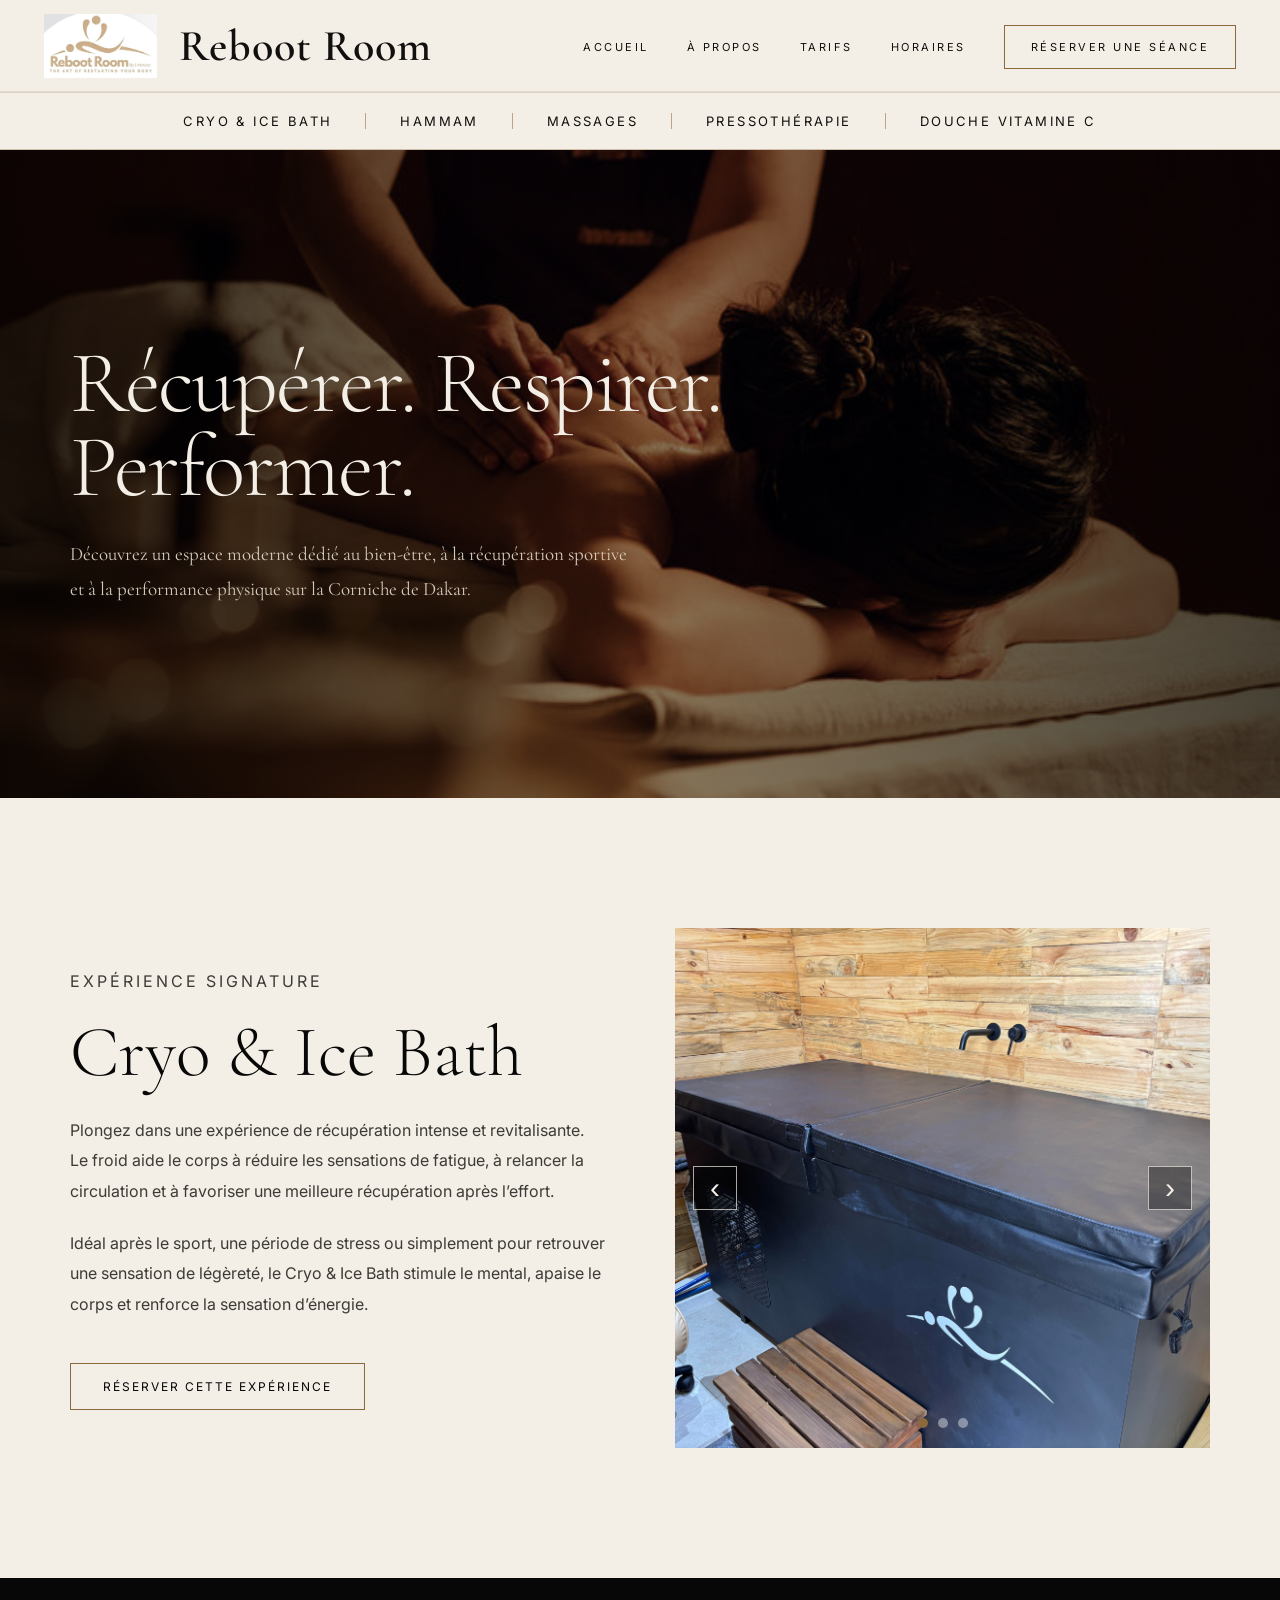
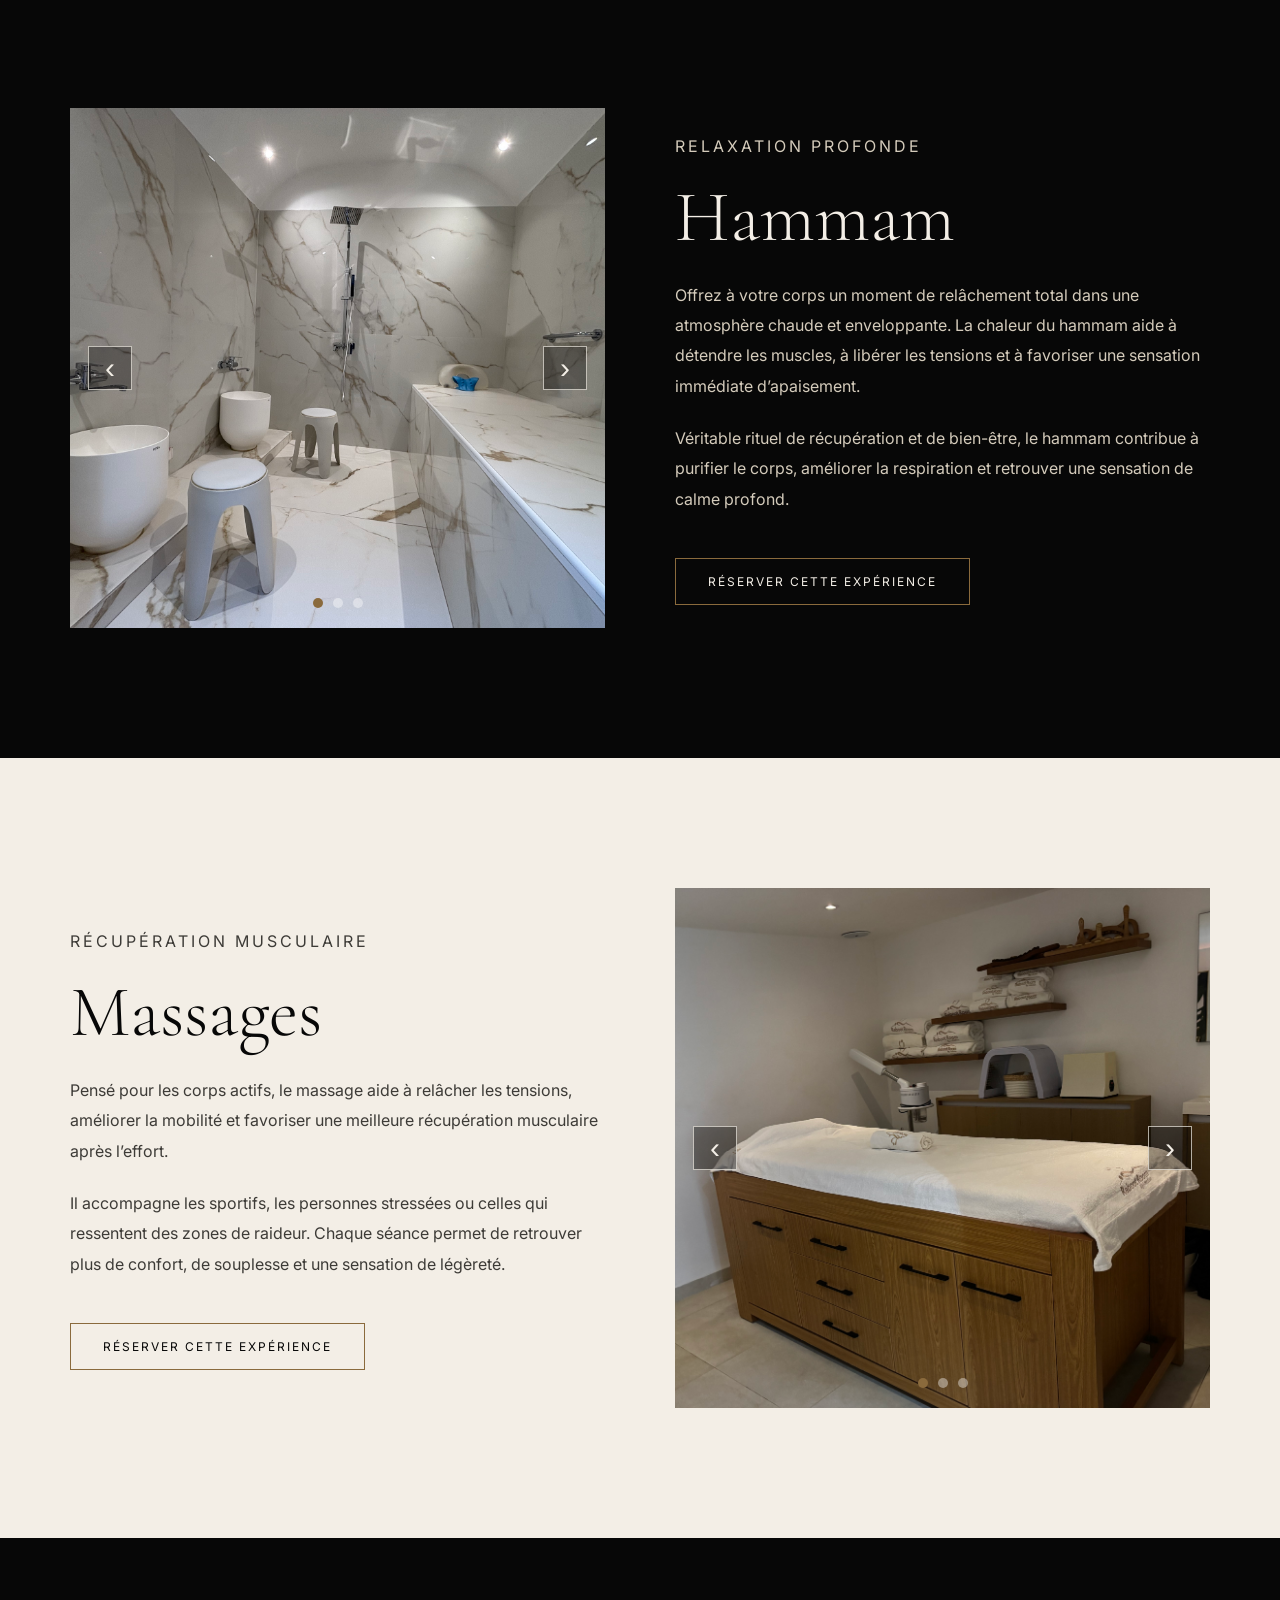
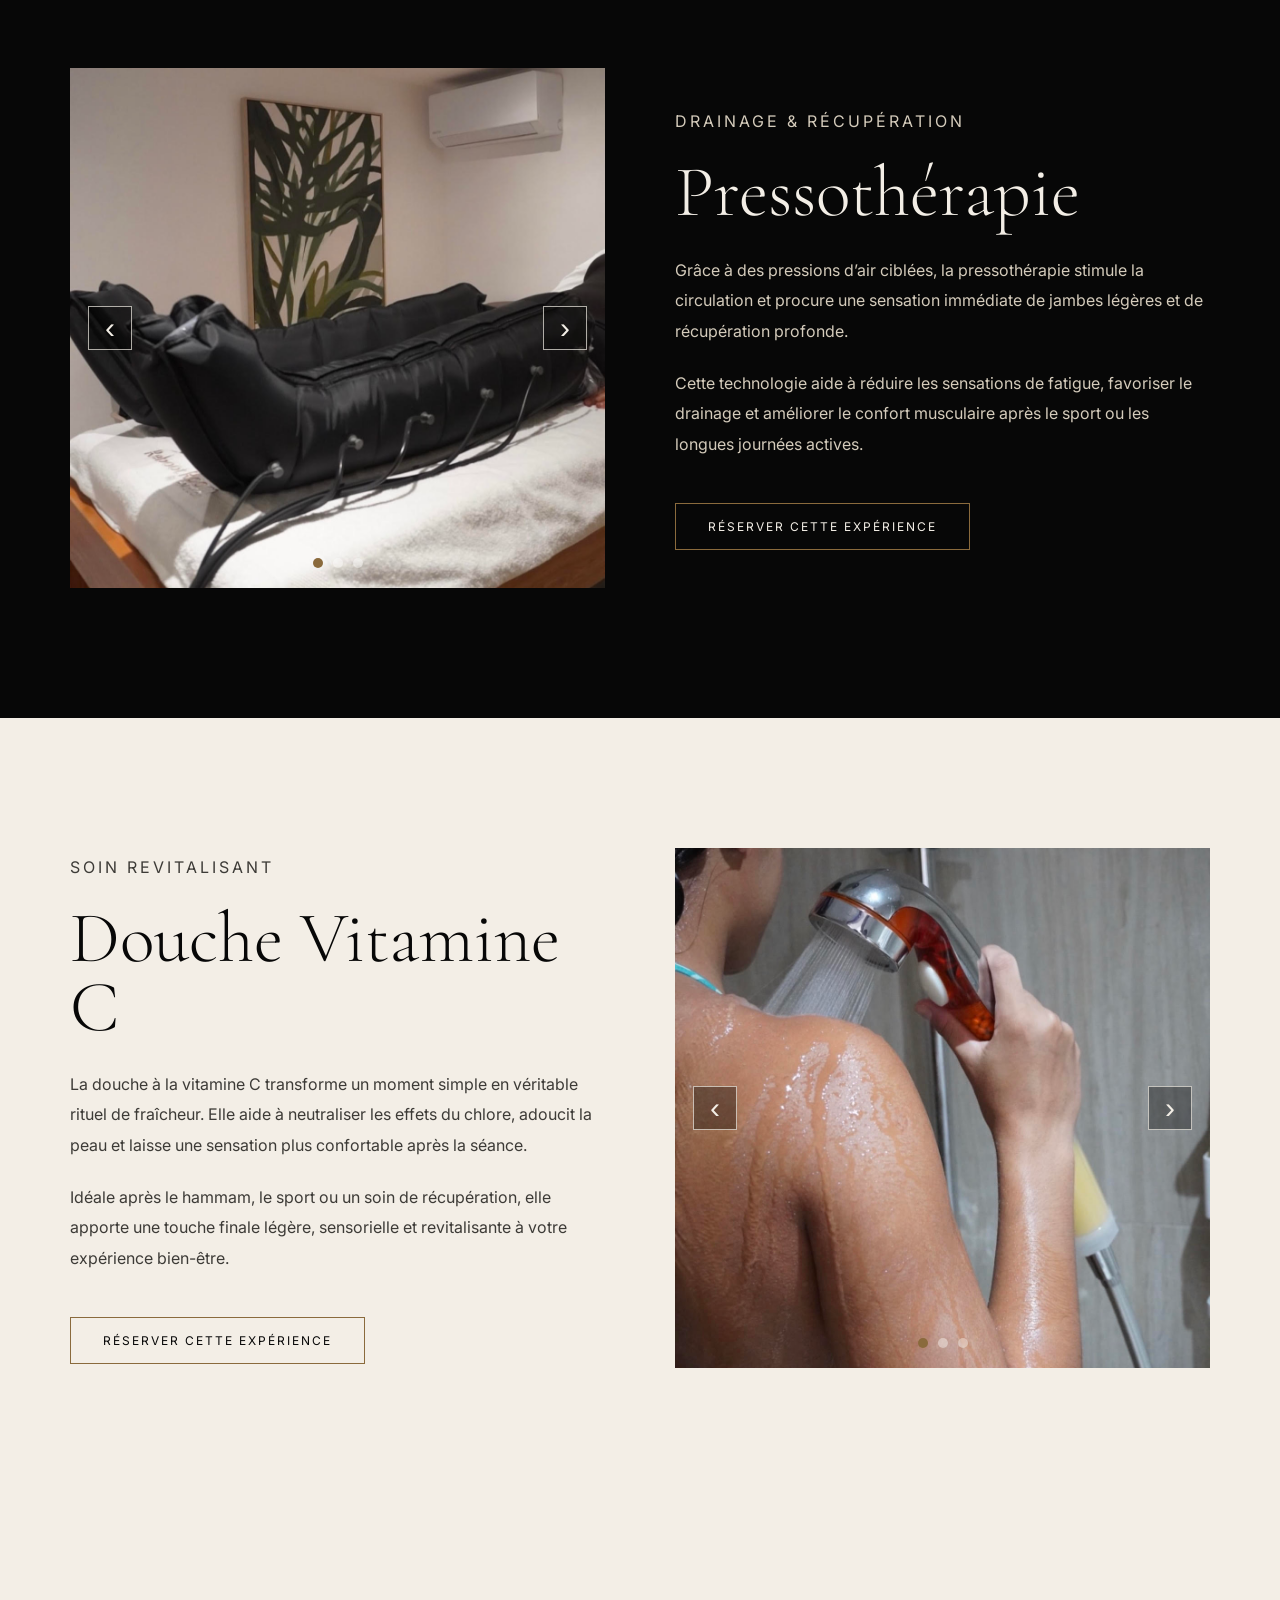
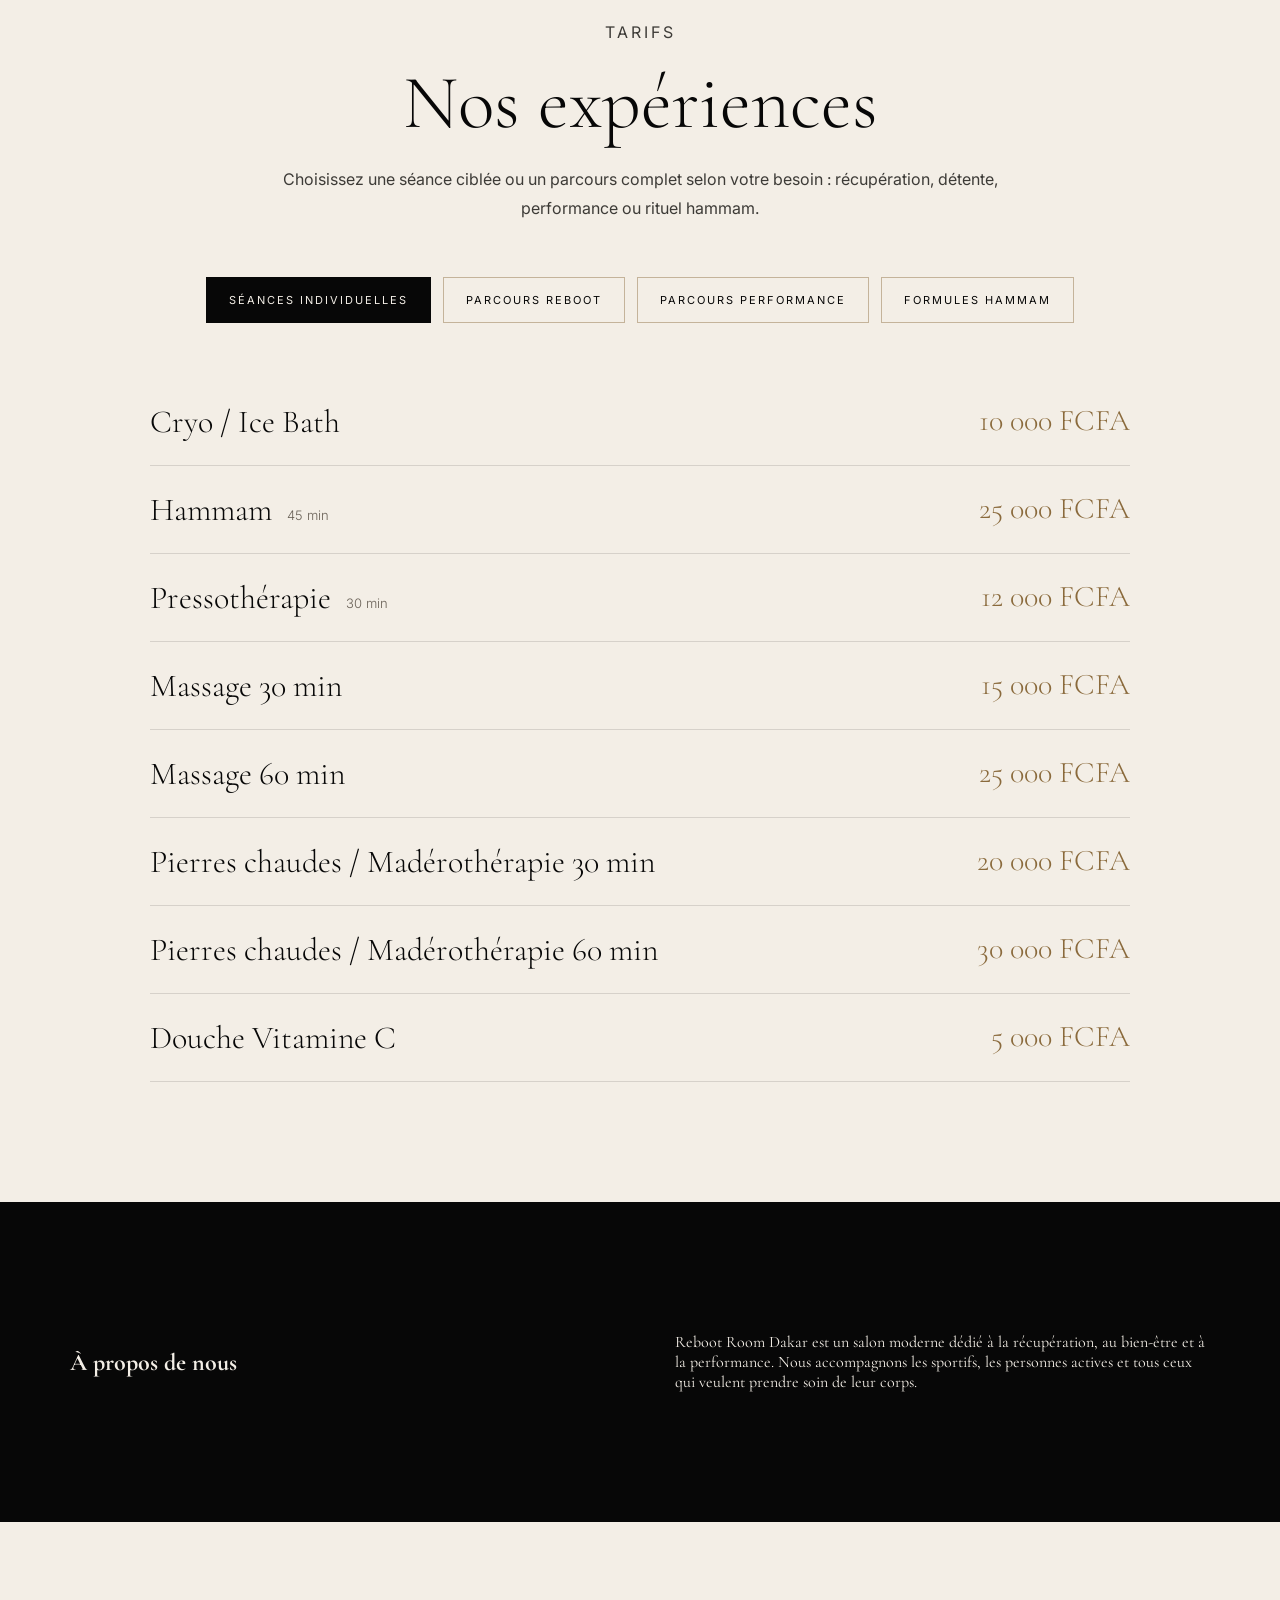
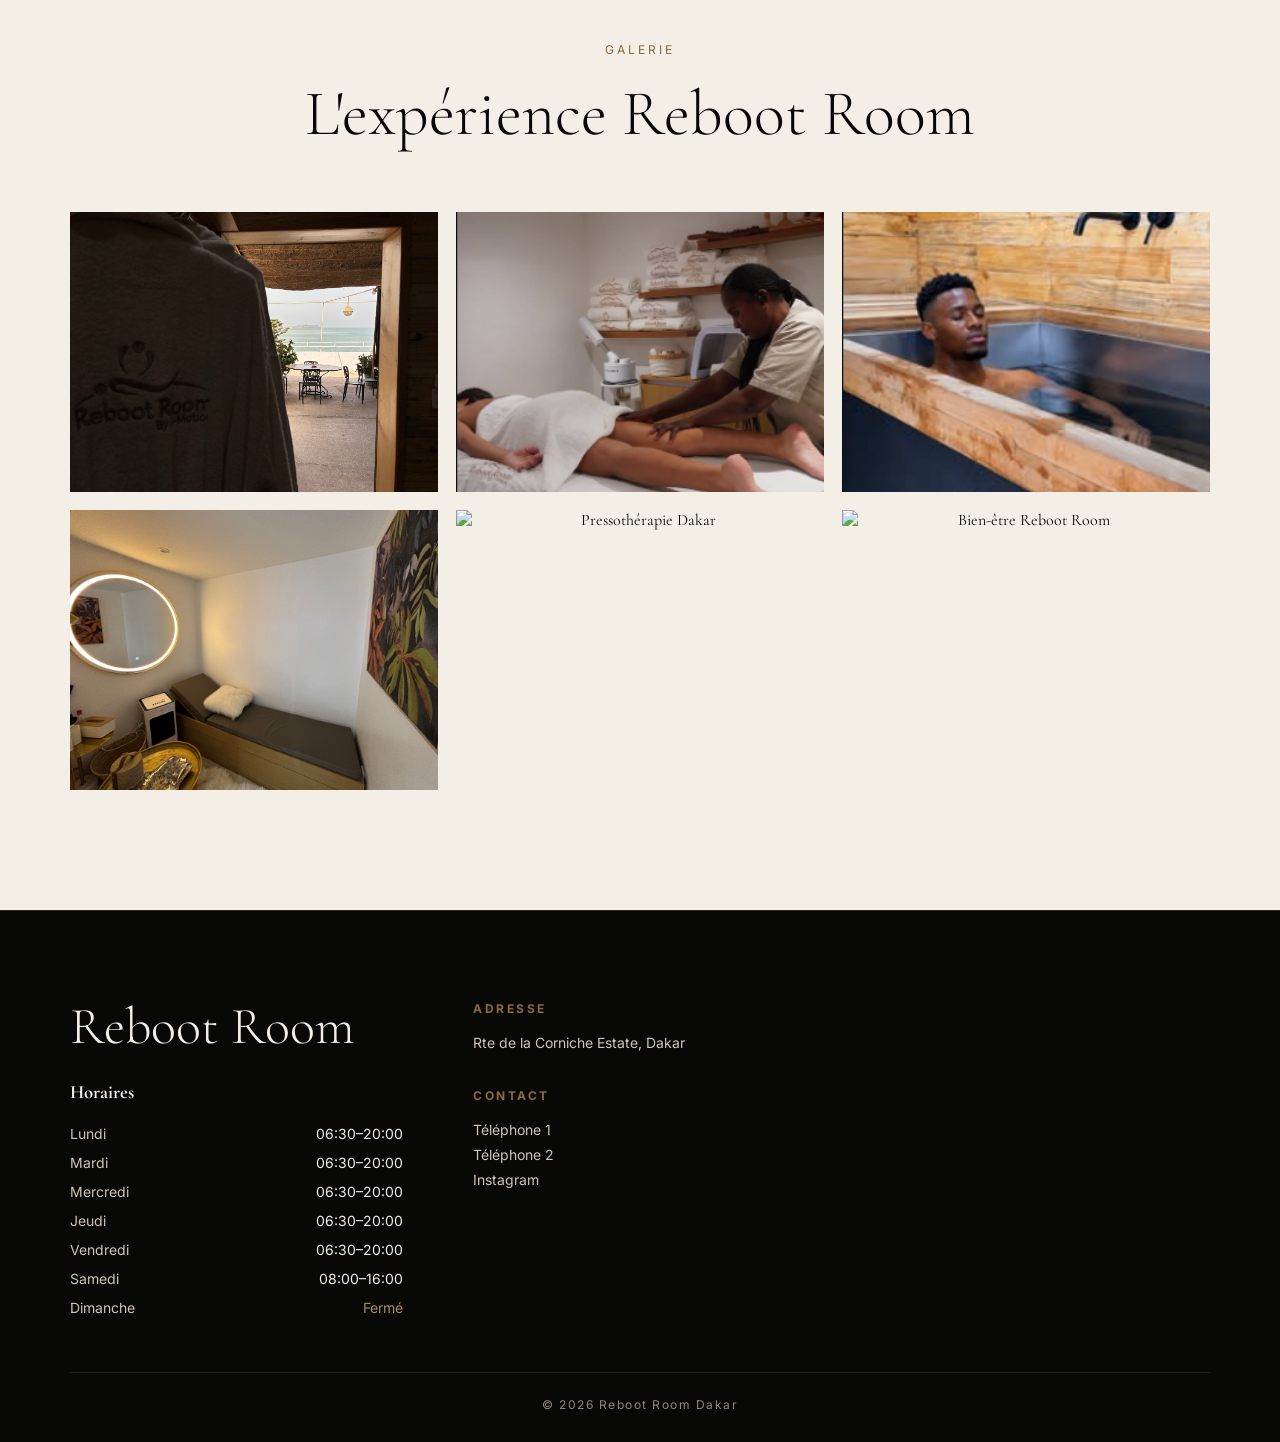
==== index.html @ 6fe27f13 "burger2" ====
<!DOCTYPE html>  <!--page html moderne-->
<html lang="fr">

<head>  <!-- partie invisible -->
    <meta charset="UTF-8">  <!-- affiche bien les caracteres speciaux -->
    <meta name="viewport" content="width=device-width, initial-scale=1.0"> <!-- adapte page aux tels -->
    <title> Reboot Room Dakar</title>  <!-- titre de la page -->
    <link rel="preconnect" href="https://fonts.googleapis.com">
    <link rel="preconnect" href="https://fonts.gstatic.com" crossorigin>
    <link href="https://fonts.googleapis.com/css2?family=Cormorant+Garamond:wght@300;400;500;600&family=Inter:wght@300;400;500;600&display=swap" rel="stylesheet">
    <link rel="stylesheet" href="css/style.css">   <!-- lien vers fichier css -->
                                                   <!-- relation : stylesheet = feuille css -->
                                                   <!-- chemin : href -->
</head>


<body id="top">  <!-- partie visible -->
    <header>  
        <a href="#top" class="brand">
            <img src="assets/images/logo.png" alt="Logo Reboot Room Dakar">
            <span>Reboot Room</span>
        </a>
        <button class="menu-toggle" id="menuToggle">
            <span></span>
            <span></span>
            <span></span>
        </button>

  <nav> 
        <ul>
            <li class="mobile-only mobile-menu-title">Services</li>

            <li class="mobile-only"><a href="#cryo">Cryo & Ice Bath</a></li>
            <li class="mobile-only"><a href="#hammam">Hammam</a></li>
            <li class="mobile-only"><a href="#massages">Massages</a></li>
            <li class="mobile-only"><a href="#pressotherapie">Pressothérapie</a></li>
            <li class="mobile-only"><a href="#vitamine-c">Douche Vitamine C</a></li>

            <li class="mobile-only mobile-menu-separator"></li>

            <li><a href="#top">Accueil</a></li>
            <li><a href="#about">À propos</a></li>
            <li><a href="#tarifs">Tarifs</a></li>
            <li><a href="#footer">Horaires</a></li>
            <li><a href="reservation.html" class="reservation-btn">Réserver une séance</a></li>
        </ul>
    </nav>
    </header>

    <section class="services-strip">
    <a href="#cryo">Cryo & Ice Bath</a>
    <a href="#hammam">Hammam</a>
    <a href="#massages">Massages</a>
    <a href="#pressotherapie">Pressothérapie</a>
    <a href="#vitamine-c">Douche Vitamine C</a>
    </section>

    <main>  <!-- contenu principal -->
        <section class="hero">  <!-- section hero -->
            <h2>Récupérer. Respirer. Performer. </h2>  <!-- sous-titre -->
            <p> Découvrez un espace moderne dédié au bien-être, à la récupération sportive et à la performance physique sur la Corniche de Dakar. </p>  <!-- description -->
        </section>


 <!----------------------------------------------- cryo----------------------------------------------->
        <section id="cryo" class="service-section light-section">
            <div class="service-content">
                <p class="service-label">Expérience signature</p>

                <h2>Cryo & Ice Bath</h2>

                <p>
                    Plongez dans une expérience de récupération intense et revitalisante.
                    Le froid aide le corps à réduire les sensations de fatigue, à relancer la circulation
                    et à favoriser une meilleure récupération après l’effort.
                </p>

                <p>
                    Idéal après le sport, une période de stress ou simplement pour retrouver une sensation
                    de légèreté, le Cryo & Ice Bath stimule le mental, apaise le corps et renforce la sensation
                    d’énergie.
                </p>

                <a href="reservation.html" class="service-btn">Réserver cette expérience</a>
            </div>

                <div class="service-carousel">
            <img src="assets/images/cryo-1.jpg" alt="Cryo Ice Bath Reboot Room Dakar" class="active">
            <img src="assets/images/cryo-2.jpg" alt="Bain froid Reboot Room Dakar">
            <img src="assets/images/cryo-3.jpg" alt="Récupération par le froid Dakar">

            <button class="carousel-btn prev">‹</button>
            <button class="carousel-btn next">›</button>

            <div class="carousel-dots">
                <span class="dot active"></span>
                <span class="dot"></span>
                <span class="dot"></span>
            </div>
        </div>
        </section>




 <!----------------------------------------------- hammam ----------------------------------------------->
          <section id="hammam" class="service-section dark-section">
           <div class="service-carousel">

                <img src="assets/images/hammam-1.jpg" alt="Hammam Reboot Room Dakar" class="active">
                <img src="assets/images/hammam-2.jpg" alt="Hammam vapeur Dakar">
                <img src="assets/images/hammam-3.jpg" alt="Espace hammam Reboot Room">

                <button class="carousel-btn prev">‹</button>
                <button class="carousel-btn next">›</button>

                <div class="carousel-dots">
                <span class="dot active"></span>
                <span class="dot"></span>
                <span class="dot"></span>
            </div>

            </div>

            <div class="service-content">
                <p class="service-label">Relaxation profonde</p>

                <h2>Hammam</h2>

                <p>
                    Offrez à votre corps un moment de relâchement total dans une atmosphère chaude et enveloppante.
                    La chaleur du hammam aide à détendre les muscles, à libérer les tensions et à favoriser une sensation immédiate d’apaisement.
                </p>

                <p>
                    Véritable rituel de récupération et de bien-être, le hammam contribue à purifier le corps,
                    améliorer la respiration et retrouver une sensation de calme profond.
                </p>

                <a href="reservation.html" class="service-btn">
                    Réserver cette expérience
                </a>
            </div>
            </section>




 <!---------------------------------------------- massages------------------------------------------------>

            <section id="massages" class="service-section light-section">
                <div class="service-content">
                    <p class="service-label">Récupération musculaire</p>

                    <h2>Massages </h2>

                    <p>
                        Pensé pour les corps actifs, le massage aide à relâcher les tensions,
                        améliorer la mobilité et favoriser une meilleure récupération musculaire après l’effort.
                    </p>

                    <p>
                        Il accompagne les sportifs, les personnes stressées ou celles qui ressentent des zones de raideur.
                        Chaque séance permet de retrouver plus de confort, de souplesse et une sensation de légèreté.
                    </p>

                    <a href="reservation.html" class="service-btn">
                        Réserver cette expérience
                    </a>
                </div>

                <div class="service-carousel">

                <img src="assets/images/massage-1.jpg" alt="Massage sportif Dakar" class="active">
                <img src="assets/images/massage-2.jpg" alt="Récupération musculaire">
                <img src="assets/images/massage-3.jpg" alt="Massage Reboot Room">

                <button class="carousel-btn prev">‹</button>
                <button class="carousel-btn next">›</button>

                <div class="carousel-dots">
                <span class="dot active"></span>
                <span class="dot"></span>
                <span class="dot"></span>
            </div>

            </div>
            </section>



<!---------------------------------------------- pressotherapie ------------------------------------------------------->

            <section id="pressotherapie" class="service-section dark-section">

               <div class="service-carousel">

                    <img src="assets/images/pressotherapie-1.jpg" alt="Pressothérapie Dakar" class="active">
                    <img src="assets/images/pressotherapie-2.jpg" alt="Drainage jambes">
                    <img src="assets/images/pressotherapie-3.jpg" alt="Récupération pressothérapie">

                    <button class="carousel-btn prev">‹</button>
                    <button class="carousel-btn next">›</button>

                    <div class="carousel-dots">
                <span class="dot active"></span>
                <span class="dot"></span>
                <span class="dot"></span>
            </div>

                </div>

                <div class="service-content">
                    <p class="service-label">Drainage & récupération</p>

                    <h2>Pressothérapie</h2>

                    <p>
                        Grâce à des pressions d’air ciblées, la pressothérapie stimule la circulation
                        et procure une sensation immédiate de jambes légères et de récupération profonde.
                    </p>

                    <p>
                        Cette technologie aide à réduire les sensations de fatigue, favoriser le drainage
                        et améliorer le confort musculaire après le sport ou les longues journées actives.
                    </p>

                    <a href="reservation.html" class="service-btn">
                        Réserver cette expérience
                    </a>
                </div>

            </section>



<!---------------------------------------------- vitamine-c ------------------------------------------------------->

            <section id="vitamine-c" class="service-section light-section">
                <div class="service-content">
                    <p class="service-label">Soin revitalisant</p>

                    <h2>Douche Vitamine C</h2>

                    <p>
                        La douche à la vitamine C transforme un moment simple en véritable rituel de fraîcheur.
                        Elle aide à neutraliser les effets du chlore, adoucit la peau et laisse une sensation
                        plus confortable après la séance.
                    </p>

                    <p>
                        Idéale après le hammam, le sport ou un soin de récupération, elle apporte une touche
                        finale légère, sensorielle et revitalisante à votre expérience bien-être.
                    </p>

                    <a href="reservation.html" class="service-btn">
                        Réserver cette expérience
                    </a>
                </div>

                <div class="service-carousel">
                    <img src="assets/images/vitamine-c-1.jpg" alt="Douche à la vitamine C chez Reboot Room Dakar" class="active">
                    <img src="assets/images/vitamine-c-2.jpg" alt="Douche vitamine C Dakar">
                    <img src="assets/images/vitamine-c-3.jpg" alt="Soin douche vitamine C Reboot Room">

                        <button class="carousel-btn prev">‹</button>
                        <button class="carousel-btn next">›</button>

                        <div class="carousel-dots">
                <span class="dot active"></span>
                <span class="dot"></span>
                <span class="dot"></span>
            </div>
                </div>
            </section>


<!---------------------------------------------- tarifs ------------------------------------------------------->

<section id="tarifs" class="pricing-section">

    <div class="pricing-header">
        <p class="service-label">Tarifs</p>
        <h2>Nos expériences</h2>
        <p>
            Choisissez une séance ciblée ou un parcours complet selon votre besoin :
            récupération, détente, performance ou rituel hammam.
        </p>
    </div>

    <div class="pricing-tabs">
        <button class="pricing-tab active" data-target="individuelles">Séances individuelles</button>
        <button class="pricing-tab" data-target="reboot">Parcours Reboot</button>
        <button class="pricing-tab" data-target="performance">Parcours Performance</button>
        <button class="pricing-tab" data-target="tarifs-hammam">Formules Hammam</button>
    </div>

    <div class="pricing-content active" id="individuelles">
        <div class="price-list">
            <div class="price-row"><span>Cryo / Ice Bath</span><strong>10 000 FCFA</strong></div>
            <div class="price-row"><span>Hammam <small>45 min</small></span><strong>25 000 FCFA</strong></div>
            <div class="price-row"><span>Pressothérapie <small>30 min</small></span><strong>12 000 FCFA</strong></div>
            <div class="price-row"><span>Massage 30 min</span><strong>15 000 FCFA</strong></div>
            <div class="price-row"><span>Massage 60 min</span><strong>25 000 FCFA</strong></div>
            <div class="price-row"><span>Pierres chaudes / Madérothérapie 30 min</span><strong>20 000 FCFA</strong></div>
            <div class="price-row"><span>Pierres chaudes / Madérothérapie 60 min</span><strong>30 000 FCFA</strong></div>
            <div class="price-row"><span>Douche Vitamine C</span><strong>5 000 FCFA</strong></div>
        </div>
    </div>

    <div class="pricing-content" id="reboot">
        <div class="pricing-cards">
            <div class="pricing-card">
                <h3>Recovery</h3>
                <p>Cryo / Ice Bath · Pressothérapie · Douche Vitamine C</p>
                <strong>24 000 FCFA</strong>
            </div>

            <div class="pricing-card">
                <h3>Therapy</h3>
                <p>Hammam · Cryo / Ice Bath · Douche Vitamine C</p>
                <strong>36 000 FCFA</strong>
            </div>

            <div class="pricing-card">
                <h3>Régénération</h3>
                <p>Hammam · Massage sportif 30 min · Douche Vitamine C</p>
                <strong>40 000 FCFA</strong>
            </div>

            <div class="pricing-card">
                <h3>Détente</h3>
                <p>Hammam · Massage relaxant 60 min</p>
                <strong>45 000 FCFA</strong>
            </div>
        </div>
    </div>

    <div class="pricing-content" id="performance">
        <div class="pricing-cards">
            <div class="pricing-card">
                <h3>Performance</h3>
                <p>Cryo / Ice Bath · Massage sportif 30 min · Pressothérapie · Douche Vitamine C</p>
                <strong>38 000 FCFA</strong>
            </div>

            <div class="pricing-card">
                <h3>Intense</h3>
                <p>Hammam · Cryo / Ice Bath · Pressothérapie · Douche Vitamine C</p>
                <strong>45 000 FCFA</strong>
            </div>

            <div class="pricing-card featured">
                <span>Signature</span>
                <h3>Reboot Expérience</h3>
                <p>Hammam · Cryo / Ice Bath · Massage sportif 60 min · Pressothérapie · Douche Vitamine C</p>
                <strong>65 000 FCFA</strong>
            </div>
        </div>
    </div>

    <div class="pricing-content" id="tarifs-hammam">
    <div class="pricing-cards">
        <div class="pricing-card">
            <h3>L’Essentiel</h3>
            <p>Gommage · Lavage cheveux · Savonnage</p>
            <strong>25 000 FCFA</strong>
        </div>

        <div class="pricing-card">
            <h3>Traditionnel</h3>
            <p>Gommage · Lavage cheveux · Savonnage · Rhassoul · Huile d’argan</p>
            <strong>35 000 FCFA</strong>
        </div>

        <div class="pricing-card">
            <h3>Sculptant</h3>
            <p>Gommage · Lavage cheveux · Savonnage · Rhassoul · Algues marines</p>
            <strong>35 000 FCFA</strong>
        </div>

        <div class="pricing-card">
            <h3>Therapy</h3>
            <p>Gommage · Lavage cheveux · Savonnage · Cryo / Ice Bath · Douche Vitamine C</p>
            <strong>36 000 FCFA</strong>
        </div>

        <div class="pricing-card">
            <h3>Régénérant</h3>
            <p>Gommage · Lavage cheveux · Savonnage · Massage sportif 30 min · Douche Vitamine C</p>
            <strong>40 000 FCFA</strong>
        </div>

        <div class="pricing-card">
            <h3>Détente</h3>
            <p>Gommage · Lavage cheveux · Savonnage · Massage relaxant 60 min</p>
            <strong>45 000 FCFA</strong>
        </div>

        <div class="pricing-card">
            <h3>Intense</h3>
            <p>Gommage · Lavage cheveux · Savonnage · Cryo / Ice Bath · Pressothérapie · Douche Vitamine C</p>
            <strong>45 000 FCFA</strong>
        </div>

        <div class="pricing-card">
            <h3>L’Ancestral</h3>
            <p>Gommage · Lavage cheveux · Savonnage · Enveloppement au choix · Massage relaxant 60 min · Douche Vitamine C</p>
            <strong>55 000 FCFA</strong>
        </div>

        <div class="pricing-card">
            <h3>Reboot Expérience</h3>
            <p>Gommage · Lavage cheveux · Savonnage · Cryo / Ice Bath · Massage 60 min · Pressothérapie · Douche Vitamine C</p>
            <strong>65 000 FCFA</strong>
        </div>

        <div class="pricing-card">
            <h3>Royal</h3>
            <p>Gommage · Lavage cheveux · Savonnage · Enveloppement · Massage 60 min · Soin éclat visage · Luminothérapie visage · Pressothérapie · Douche Vitamine C</p>
            <strong>100 000 FCFA</strong>
        </div>
    </div>

    <div class="hammam-supplements">
        <h3>Suppléments Hammam</h3>

        <div class="price-list">
            <div class="price-row">
                <span>Gant Kessa</span>
                <strong>3 000 FCFA</strong>
            </div>

            <div class="price-row">
                <span>Gant Kessa + Pierre Ponce</span>
                <strong>4 000 FCFA</strong>
            </div>

            <div class="price-row">
                <span>Gant Kessa + Pierre Ponce + Brosse</span>
                <strong>5 000 FCFA</strong>
            </div>
        </div>
    </div>
</div>

</section>



<!---------------------------------------------- à propos ------------------------------------------------------->


        <section id="about"  class="service-section dark-section">  
            <h1> À propos de nous </h1>
            <p>   Reboot Room Dakar est un salon moderne dédié à la récupération, au bien-être et à la performance. 
                  Nous accompagnons les sportifs, les personnes actives et tous ceux qui veulent prendre soin de leur corps. </p>
        </section>
    </main>

<!---------------------------------------------- gallerie photo ------------------------------------------------------->

       <section class="gallery-section">

            <p class="service-label">Galerie</p>

            <h2>L'expérience Reboot Room</h2>

            <div class="gallery-grid">

                <img src="assets/images/gallery-1.jpg" alt="Reboot Room Dakar">
                <img src="assets/images/gallery-2.jpg" alt="Cryothérapie Dakar">
                <img src="assets/images/gallery-3.jpg" alt="Hammam Dakar">

                <img src="assets/images/gallery-4.jpg" alt="Massage sportif Dakar">
                <img src="assets/images/gallery-5.jpg" alt="Pressothérapie Dakar">
                <img src="assets/images/gallery-6.jpg" alt="Bien-être Reboot Room">

            </div>

        </section>
<!---------------------------------------------- footer ------------------------------------------------------->

    <footer id="footer" class="footer">
        <div class="footer-content">

            <div class="footer-brand">
                <h2>Reboot Room </h2>
                <h3>Horaires</h3>

                <div class="opening-hours">
                    <div><span>Lundi</span><span>06:30–20:00</span></div>
                    <div><span>Mardi</span><span>06:30–20:00</span></div>
                    <div><span>Mercredi</span><span>06:30–20:00</span></div>
                    <div><span>Jeudi</span><span>06:30–20:00</span></div>
                    <div><span>Vendredi</span><span>06:30–20:00</span></div>
                    <div><span>Samedi</span><span>08:00–16:00</span></div>
                    <div><span>Dimanche</span><span>Fermé</span></div>
                </div>
            </div>

            <div class="footer-info">
                <h3>Adresse</h3>
                <p>Rte de la Corniche Estate, Dakar</p>

                <h3>Contact</h3>
                <a href="https://wa.me/221776722346" target="_blank">Téléphone 1</a>
                <a href="https://wa.me/221781111427" target="_blank">Téléphone 2</a>
                <a href="https://www.instagram.com/imotion_rebootroom_sn?igsh=MXJmMGFrMjJyZnFjdQ==" target="_blank">Instagram</a>
            </div>

        <div class="footer-map">
            <iframe
                src="https://www.google.com/maps/embed?pb=!1m18!1m12!1m3!1d3859.827011221109!2d-17.4316842!3d14.6657566!2m3!1f0!2f0!3f0!3m2!1i1024!2i768!4f13.1!3m3!1m2!1s0xec17310516300cf%3A0xb85f808a4a73a504!2sI-Motion%20Club%20S%C3%A9n%C3%A9gal!5e0!3m2!1sfr!2ssn!4v1779897557205!5m2!1sfr!2ssn"
                loading="lazy"
                referrerpolicy="no-referrer-when-downgrade">
            </iframe>
        </div>

        </div>

        <div class="footer-bottom">
            <p>© 2026 Reboot Room Dakar</p>
        </div>
    </footer>
<script src="js/script.js"></script>
</body>
</html>
---- css/style.css ----
html {
    scroll-behavior: smooth;
}

/* VARIABLES DE COULEURS */
:root {
    --black: #070707;
    --dark: #11100e;
    --cream: #f3eee6;
    --beige: #cbb99c;
    --gold: #8a6a3c;
    --text-muted: #d4cbbb;
}

/* enlève marge par defaut navigateur, * pour cibler tous les elements */
* {
    margin: 0;
    padding: 0;
    box-sizing: border-box;
}

/* tte la page */
body {
    background-color: var(--black);
    color: var(--cream);
    font-family: 'Cormorant Garamond', serif;
}

/* -------------------------------------------------HAUT DU SITE ------------------------------------------------- */
header {
    height: 92px;
    padding: 0 44px;

    display: flex;
    justify-content: space-between;
    align-items: center;

    background-color: var(--cream);

    border-bottom: 1px solid rgba(0, 0, 0, 0.08);

    position: sticky;
    top: 0;
    z-index: 1000;
}

/* LOGO + TEXTE */
.brand {
    display: flex;
    align-items: center;
    gap: 22px;

    text-decoration: none;
}

.brand img {
    height: 64px;
    width: auto;
    display: block;
}

.brand span {
    font-family: 'Cormorant Garamond', serif;
    font-size: 42px;
    font-weight: 400;
    letter-spacing: 2px;

    color: #11100e;
    /* color: #c8ad8b; */

    transition: 0.3s ease;
}

.brand span {
    font-family: 'Cormorant Garamond', serif;
    font-size: 44px;
    font-weight: 600;
    letter-spacing: 1px;
    color: #11100e;
}

.brand:hover span {
    color: #11100e;
}

/*------------------------------------------------- MENU------------------------------------------------- */
nav ul {
    display: flex;
    align-items: center;
    gap: 38px;

    list-style: none;
}

/* LIENS MENU */
nav a {
    color: #11100e;

    text-decoration: none;

    font-family: 'Inter', sans-serif;
    font-size: 11px;
    letter-spacing: 2.5px;
    text-transform: uppercase;

    transition: 0.3s ease;
}

nav a:hover {
    color: var(--gold);
}

/* BOUTON RESERVATION */
nav .reservation-btn {
    padding: 14px 26px;

    border: 1px solid var(--gold);

    transition: 0.35s ease;
}

nav .reservation-btn:hover {
    background-color: var(--gold);
    color: var(--cream);
}

/* -------------------------------------------------BANDEAU SERVICES ------------------------------------------------- */
.services-strip {
    min-height: 58px;

    display: flex;
    justify-content: center;
    align-items: center;
    gap: 0;

    background-color: #f3eee6;

    border-top: 1px solid rgba(138, 106, 60, 0.22);
    border-bottom: 1px solid rgba(138, 106, 60, 0.35);

    position: sticky;
    top: 92px;
    z-index: 999;
}

.services-strip a {
    position: relative;

    padding: 0 34px;

    color: var(--dark);
    text-decoration: none;

    font-family: 'Inter', sans-serif;
    font-size: 13px;
    letter-spacing: 2.4px;
    text-transform: uppercase;

    transition: 0.3s ease;
}

/* PETITES BARRES ENTRE SERVICES */
.services-strip a:not(:last-child)::after {
    content: "";
    position: absolute;
    right: 0;
    top: 50%;

    width: 1px;
    height: 16px;

    background-color: rgba(138, 106, 60, 0.55);
    transform: translateY(-50%);
}

.services-strip a:hover {
    color: var(--gold);
    transform: translateY(-2px);
}


/* -------------------------------------------------HERO -------------------------------------------------*/
.hero {
    position: relative;
    overflow: hidden;

    min-height: 72vh;
    padding: 0 70px;

    display: flex;
    flex-direction: column;
    justify-content: center;
}

.hero::before {
    content: "";
    position: absolute;
    inset: 0;

    background-image:
        linear-gradient(
            90deg,
            rgba(0, 0, 0, 0.82),
            rgba(0, 0, 0, 0.45),
            rgba(0, 0, 0, 0.72)
        ),
        url("../assets/images/hero.jpg");

    background-size: cover;
    background-position: center;

    animation: kenburns 18s ease-in-out infinite alternate;
    z-index: 0;
}

.hero h2,
.hero p {
    position: relative;
    z-index: 1;
}

@keyframes kenburns {
    from {
        transform: scale(1);
    }

    to {
        transform: scale(1.12);
    }
}

/*texte principal hero */
.hero h2 {
    max-width: 720px;

    font-size: 88px;
    font-weight: 300;
    line-height: 0.95;

    letter-spacing: -2px;
}   

/* TEXTE HERO */
.hero p {
    max-width: 560px;

    margin-top: 28px;

    font-size: 19px;
    line-height: 1.8;

    color: var(--text-muted);
}

/* BOUTON HERO */
.btn {
    width: fit-content;

    margin-top: 40px;

    padding: 16px 36px;

    border: 1px solid var(--gold);

    color: var(--cream);

    text-decoration: none;

    text-transform: uppercase;
    letter-spacing: 2px;

    font-family: Arial, sans-serif;
    font-size: 12px;

    background-color: rgba(0, 0, 0, 0.15);

    transition: 0.35s ease;
}

.btn:hover {
    background-color: var(--gold);
    color: var(--cream);
}

/* -------------------------------------------------SECTION ABOUT */
.about {
    padding: 130px 70px;

    background-color: var(--cream);

    color: #11100e;
}

.about h2 {
    font-size: 64px;
    font-weight: 400;

    margin-bottom: 34px;
}

.about p {
    max-width: 760px;

    font-size: 20px;
    line-height: 1.9;

    color: #2a2926;
}


.footer {
    background-color: #080807;
    color: var(--cream);
    padding: 90px 70px 30px;
    border-top: 1px solid rgba(138, 106, 60, 0.35);
}

.footer-content {
    display: grid;
    grid-template-columns: 1.2fr 1fr 1.4fr;
    gap: 70px;
    align-items: start;
}

.footer-brand h2 {
    font-size: 52px;
    font-weight: 300;
    line-height: 1;
    margin-bottom: 28px;
}

.footer-brand p,
.footer-info p,
.footer-info a {
    display: block;
    font-family: 'Inter', sans-serif;
    font-size: 14px;
    line-height: 1.8;
    color: #cfc6b8;
    text-decoration: none;
}

.footer-info h3 {
    margin: 0 0 14px;
    font-family: 'Inter', sans-serif;
    font-size: 12px;
    letter-spacing: 2.5px;
    text-transform: uppercase;
    color: var(--gold);
}

.footer-info h3:not(:first-child) {
    margin-top: 32px;
}

.footer-info a:hover {
    color: var(--gold);
}

.footer-map iframe {
    width: 100%;
    height: 260px;
    border: 0;
}

.footer-bottom {
    margin-top: 50px;
    padding-top: 24px;
    border-top: 1px solid rgba(255, 255, 255, 0.08);
    text-align: center;
}

.footer-bottom p {
    font-family: 'Inter', sans-serif;
    font-size: 12px;
    letter-spacing: 1.5px;
    color: #8f877a;
}


/* -------------------------------------------------SECTION SERVICE en 2 colonnes ------------------------------------------------- */
.service-section {
    display: grid;
    grid-template-columns: 1fr 1fr;
    gap: 70px;
    align-items: center;

    padding: 130px 70px;

    background-color: var(--black);
    color: var(--cream);
}

.service-label {
    margin-bottom: 18px;

    font-family: 'Inter', sans-serif;
    font-size: 12px;
    letter-spacing: 3px;
    text-transform: uppercase;

    color: var(--gold);
}

.service-content h2 {
    margin-bottom: 28px;

    font-size: 72px;
    font-weight: 300;
    line-height: 0.95;
}

.service-content p {
    max-width: 560px;
    margin-bottom: 22px;

    font-family: 'Inter', sans-serif;
    font-size: 16px;
    line-height: 1.9;

    color: var(--text-muted);
}

.service-btn {
    display: inline-block;

    margin-top: 22px;
    padding: 15px 32px;

    border: 1px solid var(--gold);

    color: var(--cream);
    text-decoration: none;

    font-family: 'Inter', sans-serif;
    font-size: 12px;
    letter-spacing: 2px;
    text-transform: uppercase;

    transition: 0.35s ease;
}

.service-btn:hover {
    background-color: var(--gold);
    color: var(--black);
}

.service-media img {
    width: 100%;
    height: 520px;

    object-fit: cover;
    display: block;
}


/* -------------------------------------------------SECTION CLAIRE ------------------------------------------------- */
.light-section {
    background-color: var(--cream);
    color: var(--black);
}

.light-section .service-content p {
    color: #3d3b37;
}

.light-section .service-btn {
    color: var(--black);
}

/* -------------------------------------------------SECTION SOMBRE ------------------------------------------------- */
.dark-section {
    background-color: var(--black);
    color: var(--cream);
}


/* -------------------------------------------------CARROUSEL SERVICE ------------------------------------------------- */
.service-carousel {
    position: relative;
    height: 520px;
    overflow: hidden;
}

.service-carousel img {
    position: absolute;
    inset: 0;

    width: 100%;
    height: 100%;

    object-fit: cover;

    opacity: 0;
    transform: scale(1.04);

    transition: opacity 0.8s ease, transform 1.2s ease;
}

.service-carousel img.active {
    opacity: 1;
    transform: scale(1);
}

.carousel-btn {
    position: absolute;
    top: 50%;
    transform: translateY(-50%);

    width: 44px;
    height: 44px;

    border: 1px solid rgba(243, 238, 230, 0.7);
    background-color: rgba(0, 0, 0, 0.35);

    color: var(--cream);
    font-size: 30px;
    cursor: pointer;

    transition: 0.3s ease;
}

.carousel-btn:hover {
    background-color: var(--gold);
    border-color: var(--gold);
}

.carousel-btn.prev {
    left: 18px;
}

.carousel-btn.next {
    right: 18px;
}

/* -------------------------------------------------CARROUSEL DOTS ------------------------------------------------- */
.carousel-dots {
    position: absolute;
    bottom: 20px;
    left: 50%;

    transform: translateX(-50%);

    display: flex;
    gap: 10px;
}

.dot {
    width: 10px;
    height: 10px;

    border-radius: 50%;

    background-color: rgba(255,255,255,0.4);

    transition: 0.3s ease;
}

.dot.active {
    background-color: var(--gold);
}


/* -------------------------------------------------GALERIE -------------------------------------------------*/

.gallery-section {
    padding: 120px 70px;

    background-color: var(--cream);

    color: var(--black);

    text-align: center;
}

.gallery-section h2 {
    font-size: 64px;
    font-weight: 300;

    margin-bottom: 60px;
}

.gallery-grid {
    display: grid;

    grid-template-columns: repeat(3, 1fr);

    gap: 18px;
}

.gallery-grid img {
    width: 100%;
    height: 280px;

    object-fit: cover;

    display: block;

    transition: 0.4s ease;

    cursor: pointer;
}

.gallery-grid img:hover {
    transform: scale(1.03);
}



/*------------------------------------------------- TARIFS------------------------------------------------- */
.pricing-section {
    padding: 120px 70px;
    background-color: var(--cream);
    color: var(--black);
}

.pricing-header {
    max-width: 760px;
    margin: 0 auto 55px;
    text-align: center;
}

.pricing-header h2 {
    font-size: 76px;
    font-weight: 300;
    line-height: 1;
    margin-bottom: 24px;
}

.pricing-header p {
    font-family: 'Inter', sans-serif;
    font-size: 16px;
    line-height: 1.8;
    color: #3d3b37;
}

.pricing-tabs {
    max-width: 1050px;
    margin: 0 auto 55px;

    display: flex;
    justify-content: center;
    flex-wrap: wrap;
    gap: 12px;
}

.pricing-tab {
    padding: 15px 22px;
    border: 1px solid rgba(138, 106, 60, 0.45);
    background: transparent;
    color: var(--black);

    font-family: 'Inter', sans-serif;
    font-size: 11px;
    letter-spacing: 2px;
    text-transform: uppercase;

    cursor: pointer;
    transition: 0.3s ease;
}

.pricing-tab:hover,
.pricing-tab.active {
    background-color: var(--black);
    color: var(--cream);
    border-color: var(--black);
}

.pricing-content {
    display: none;
    max-width: 1050px;
    margin: 0 auto;
}

.pricing-content.active {
    display: block;
}

.price-list {
    max-width: 980px;
    margin: 0 auto;
}

.price-row {
    display: grid;
    grid-template-columns: 1fr auto;
    gap: 30px;

    padding: 24px 0;
    border-bottom: 1px solid rgba(0, 0, 0, 0.12);
}

.price-row span {
    font-size: 32px;
    font-weight: 300;
}

.price-row small {
    margin-left: 8px;
    font-family: 'Inter', sans-serif;
    font-size: 13px;
    color: #6a6258;
}

.price-row strong {
    font-size: 30px;
    font-weight: 300;
    color: var(--gold);
    white-space: nowrap;
}

.pricing-cards {
    display: grid;
    grid-template-columns: repeat(2, 1fr);
    gap: 22px;
}

.pricing-card {
    min-height: 260px;
    padding: 34px;

    display: flex;
    flex-direction: column;
    justify-content: space-between;

    border: 1px solid rgba(138, 106, 60, 0.38);
    background-color: rgba(255, 255, 255, 0.25);

    transition: 0.35s ease;
}

.pricing-card:hover {
    transform: translateY(-6px);
    border-color: var(--gold);
}

.pricing-card h3 {
    font-size: 38px;
    font-weight: 300;
    line-height: 1;
    margin-bottom: 18px;
}

.pricing-card p {
    font-family: 'Inter', sans-serif;
    font-size: 14px;
    line-height: 1.8;
    color: #4b4741;
}

.pricing-card strong {
    margin-top: 32px;
    font-size: 30px;
    font-weight: 300;
    color: var(--gold);
}

.pricing-card.featured {
    background-color: rgba(255, 255, 255, 0.25);
    color: var(--black);
    border-color: rgba(138, 106, 60, 0.38);
}

.pricing-card.featured p {
    color: #4b4741;
}

.hammam-supplements {
    margin-top: 70px;
    padding-top: 50px;
    border-top: 1px solid rgba(138, 106, 60, 0.35);
}

.hammam-supplements h3 {
    text-align: center;
    margin-bottom: 35px;

    font-size: 46px;
    font-weight: 300;
}

.opening-hours {
    margin-top: 16px;
    color: var(--gold);
}

.opening-hours h3 {
    font-family: 'Inter', sans-serif;
    font-size: 12px;
    color: var(--gold);
}

.opening-hours div {
    display: flex;
    justify-content: space-between;

    gap: 40px;

    padding: 6px 0;

    font-family: 'Inter', sans-serif;
    font-size: 14px;

    color: #cfc6b8;
}

.opening-hours div span:last-child {
    color: var(--cream);
}

.opening-hours div:last-child span:last-child {
    color: #a68d65;
}


/*-------------------------------------------------- PAGE RESERVATION -------------------------------------------------*/

.reservation-page {
    background-color: var(--black);
}

.booking-page {
    min-height: 100vh;
    padding: 60px 70px;

    display: flex;
    flex-direction: column;
    align-items: center;

    background-image:
        linear-gradient(
            rgba(0, 0, 0, 0.78),
            rgba(0, 0, 0, 0.9)
        ),
        url("../assets/images/hero.jpg");

    background-size: cover;
    background-position: center;
}

.booking-back {
    margin-bottom: 28px;

    color: var(--cream);
    text-decoration: none;

    font-family: 'Inter', sans-serif;
    font-size: 12px;
    letter-spacing: 2px;
    text-transform: uppercase;
}

.booking-card {
    width: 100%;
    max-width: 860px;

    padding: 58px;

    background-color: rgba(243, 238, 230, 0.97);
    color: var(--black);
}

.booking-card h1 {
    margin-bottom: 22px;

    font-size: 70px;
    font-weight: 300;
    line-height: 0.95;
}

.booking-intro {
    max-width: 620px;
    margin-bottom: 42px;

    font-family: 'Inter', sans-serif;
    font-size: 15px;
    line-height: 1.8;

    color: #4b4741;
}

.booking-form {
    display: grid;
    gap: 36px;
}

.booking-step {
    padding-top: 28px;
    border-top: 1px solid rgba(138, 106, 60, 0.3);
}

.booking-step > span {
    display: block;
    margin-bottom: 10px;

    font-family: 'Inter', sans-serif;
    font-size: 11px;
    letter-spacing: 2px;
    text-transform: uppercase;

    color: var(--gold);
}

.booking-step h2 {
    margin-bottom: 24px;

    font-size: 34px;
    font-weight: 300;
}

.booking-services {
    display: grid;
    grid-template-columns: repeat(2, 1fr);
    gap: 14px;
}

.booking-services label {
    display: flex;
    flex-direction: row;
    align-items: center;
    gap: 12px;

    padding: 16px;

    border: 1px solid rgba(138, 106, 60, 0.35);

    font-family: 'Inter', sans-serif;
    font-size: 14px;
    letter-spacing: 0;
    text-transform: none;

    color: var(--black);

    cursor: pointer;
    transition: 0.3s ease;
}

.booking-services label:hover {
    border-color: var(--gold);
    background-color: rgba(138, 106, 60, 0.06);
}

.booking-services input {
    width: auto;
}

.booking-grid {
    display: grid;
    grid-template-columns: 1fr 1fr;
    gap: 18px;
}

.booking-form label {
    display: flex;
    flex-direction: column;
    gap: 10px;

    font-family: 'Inter', sans-serif;
    font-size: 11px;
    letter-spacing: 2px;
    text-transform: uppercase;

    color: #2a2926;
}

.booking-form input,
.booking-form select,
.booking-form textarea {
    width: 100%;

    padding: 16px 14px;

    border: 1px solid rgba(138, 106, 60, 0.35);
    background-color: transparent;

    font-family: 'Inter', sans-serif;
    font-size: 14px;
    color: var(--black);
}

.booking-form textarea {
    min-height: 110px;
    resize: vertical;
}

.booking-button {
    padding: 18px 28px;

    border: 1px solid var(--gold);
    background-color: var(--black);
    color: var(--cream);

    font-family: 'Inter', sans-serif;
    font-size: 12px;
    letter-spacing: 2px;
    text-transform: uppercase;

    cursor: pointer;
    transition: 0.35s ease;
}

.booking-button:hover {
    background-color: var(--gold);
}

.booking-note {
    font-family: 'Inter', sans-serif;
    font-size: 12px;
    line-height: 1.7;
    color: #6a6258;
}


/*------------------------------------------------ RESPONSIVE MOBILE ------------------------------------------------*/
.mobile-only {
    display: none;
}

.desktop-separator {
    display: none;
}


/* BOUTON BURGER CACHÉ SUR DESKTOP */
.menu-toggle {
    display: none;
}

/* MOBILE */
@media (max-width: 768px) {

    header {
        position: sticky;
        top: 0;
        z-index: 1000;

        height: 72px;
        padding: 0 18px;

        display: flex;
        flex-direction: row;
        justify-content: space-between;
        align-items: center;

        background-color: var(--cream);
    }

    .brand {
        gap: 12px;
    }

    .brand img {
        height: 38px;
    }

    .brand span {
        font-size: 24px;
        letter-spacing: 1px;
    }

    .menu-toggle {
        display: flex;
        flex-direction: column;
        gap: 5px;

        border: none;
        background: transparent;
        cursor: pointer;
    }

    .menu-toggle span {
        width: 26px;
        height: 2px;
        background-color: #11100e;
        display: block;
    }

    nav {
        display: none;

        position: absolute;
        top: 72px;
        left: 0;

        width: 100%;
        background-color: var(--cream);

        border-top: 1px solid rgba(138, 106, 60, 0.25);
        border-bottom: 1px solid rgba(138, 106, 60, 0.25);
    }

    nav.active {
        display: block;
    }

    nav ul {
        display: flex;
        flex-direction: column;
        gap: 0;

        padding: 24px;
    }

    nav li {
        width: 100%;
        text-align: center;
        padding: 11px 0;
    }

    .mobile-menu-title {
        font-family: 'Inter', sans-serif;
        font-size: 11px;
        letter-spacing: 3px;
        text-transform: uppercase;

        color: var(--gold);

        margin-bottom: 8px;
    }

    .mobile-menu-separator {
        height: 1px;
        padding: 0;
        margin: 18px 0;

        background-color: rgba(138, 106, 60, 0.35);
    }

    nav a {
        font-size: 11px;
        letter-spacing: 2.4px;
    }

    .services-strip {
        display: none;
    }

    .hero {
        min-height: 55vh;
        padding: 0 24px;
    }

    .hero h2 {
        font-size: 52px;
        line-height: 0.95;
        letter-spacing: -1px;
    }

    .hero p {
        max-width: 320px;
        font-size: 15px;
        line-height: 1.7;
    }

    .service-section {
        grid-template-columns: 1fr;
        gap: 40px;

        padding: 75px 24px;
    }

    .service-content h2 {
        font-size: 54px;
    }

    .service-content p {
        font-size: 14px;
    }

    .service-carousel {
        height: 320px;
    }

    .pricing-section {
        padding: 75px 20px;
    }

    .pricing-header h2 {
        font-size: 54px;
    }

    .pricing-tabs {
        display: flex;
        flex-wrap: nowrap;
        justify-content: flex-start;

        overflow-x: auto;
        padding-bottom: 8px;

        scrollbar-width: none;
    }

    .pricing-tabs::-webkit-scrollbar {
        display: none;
    }

    .pricing-tab {
        flex-shrink: 0;
    }

    .pricing-cards {
        grid-template-columns: 1fr;
    }

    .price-row {
        grid-template-columns: 1fr;
        gap: 8px;
    }

    .price-row span,
    .price-row strong {
        font-size: 27px;
    }

    .gallery-section {
        padding: 75px 20px;
    }

    .gallery-section h2 {
        font-size: 46px;
    }

    .gallery-grid {
        grid-template-columns: 1fr 1fr;
        gap: 10px;
    }

    .gallery-grid img {
        height: 165px;
    }

    .footer {
        padding: 70px 24px 28px;
    }

    .footer-content {
        grid-template-columns: 1fr;
        gap: 42px;
    }

    .footer-brand h2 {
        font-size: 42px;
    }

    .footer-map iframe {
        height: 240px;
    }

    .booking-page {
        padding: 28px 14px;
        justify-content: flex-start;
    }

    .booking-card {
        padding: 34px 22px;
        max-width: 100%;
    }

    .booking-card h1 {
        font-size: 48px;
        line-height: 0.95;
    }

    .booking-intro {
        font-size: 14px;
    }

    .booking-services {
        grid-template-columns: 1fr;
    }

    .booking-grid {
        grid-template-columns: 1fr;
    }

    .booking-step h2 {
        font-size: 28px;
    }

    .booking-form input,
    .booking-form select,
    .booking-form textarea {
        font-size: 14px;
        padding: 14px;
    }
    .mobile-only {
        display: block;
    }
}
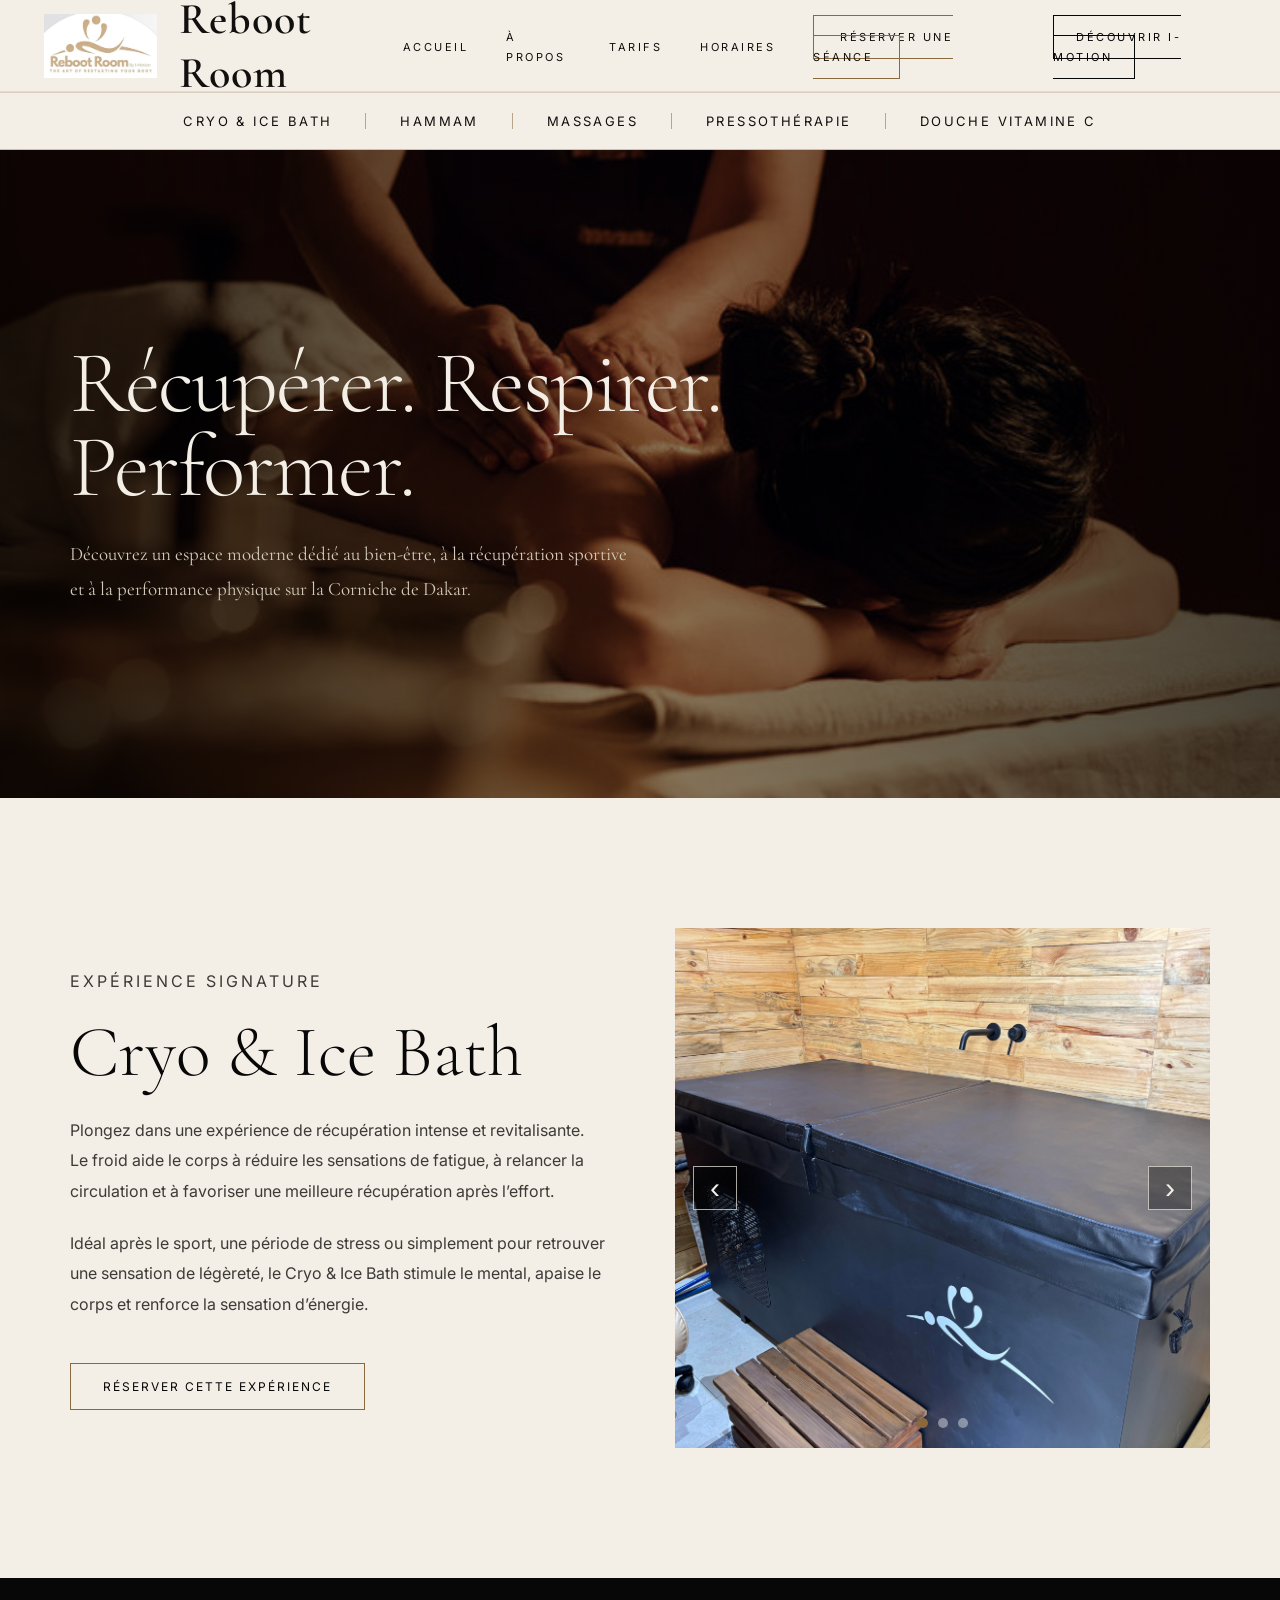
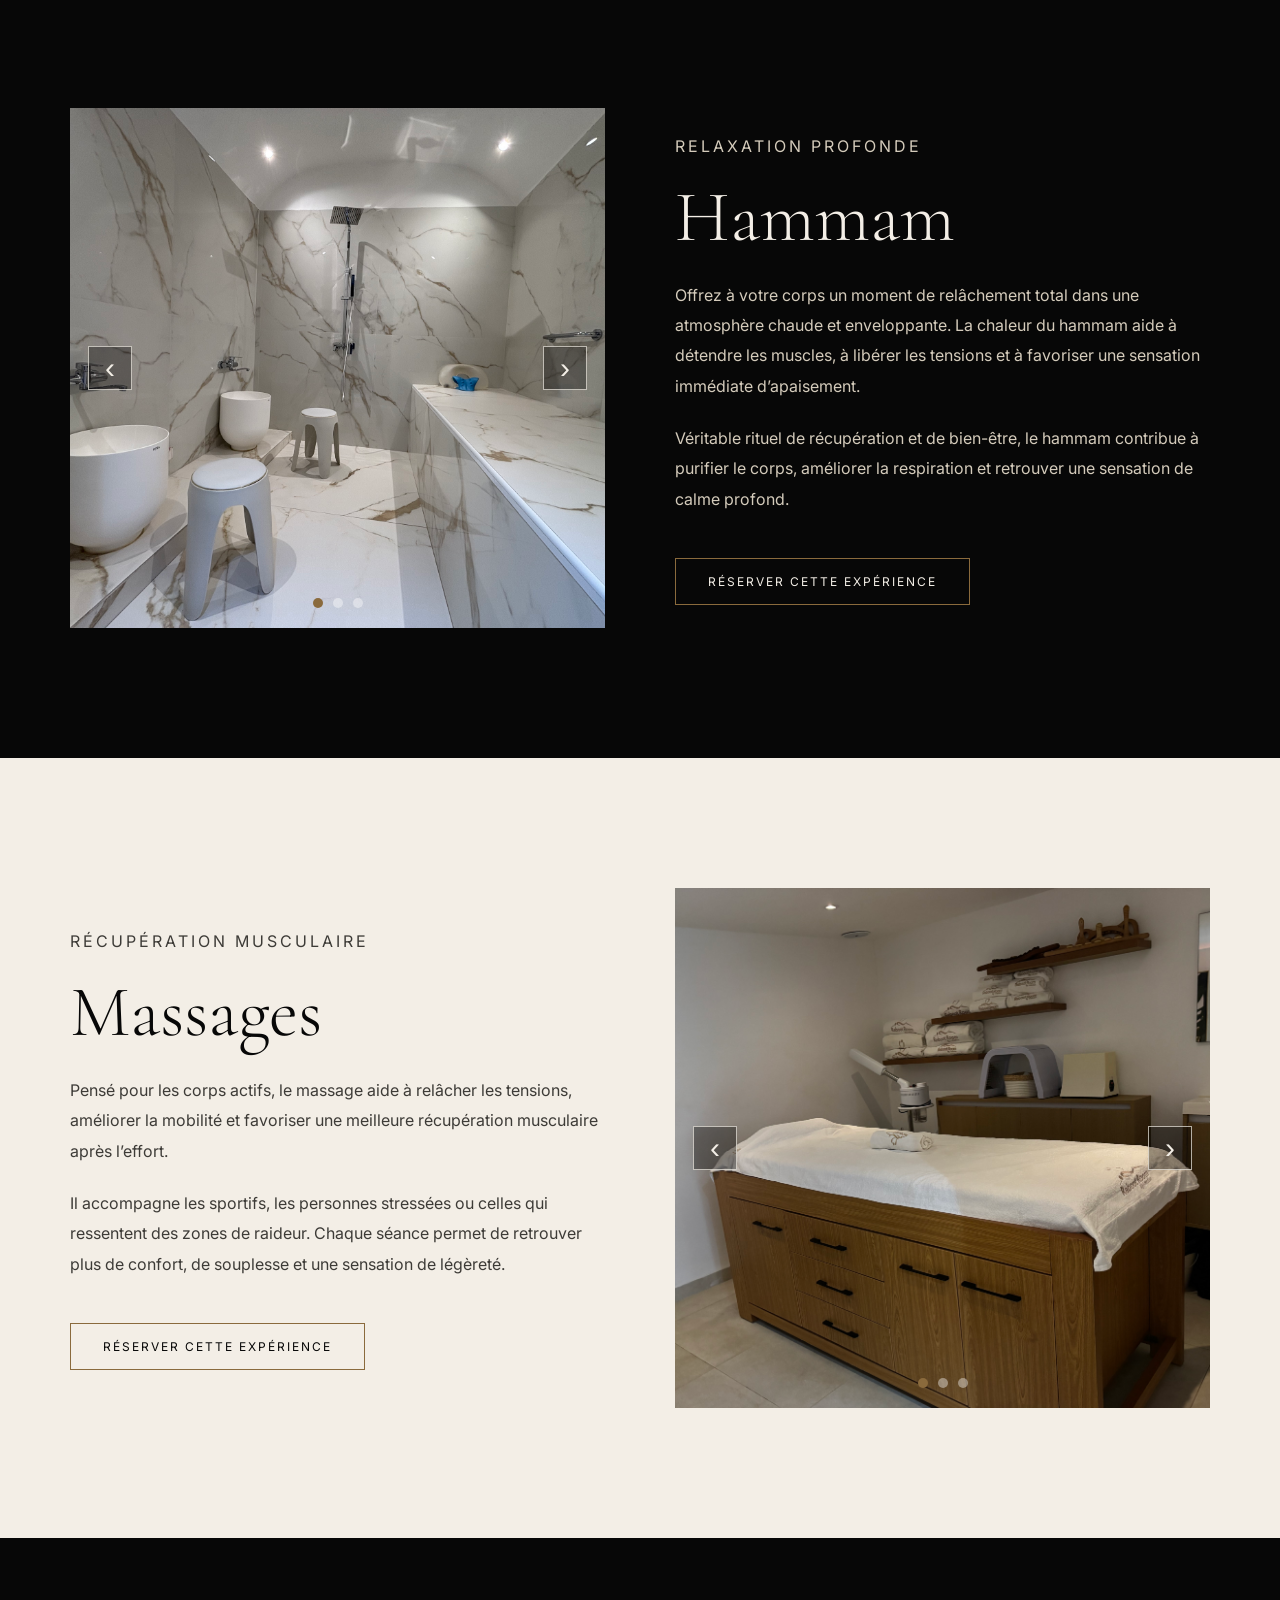
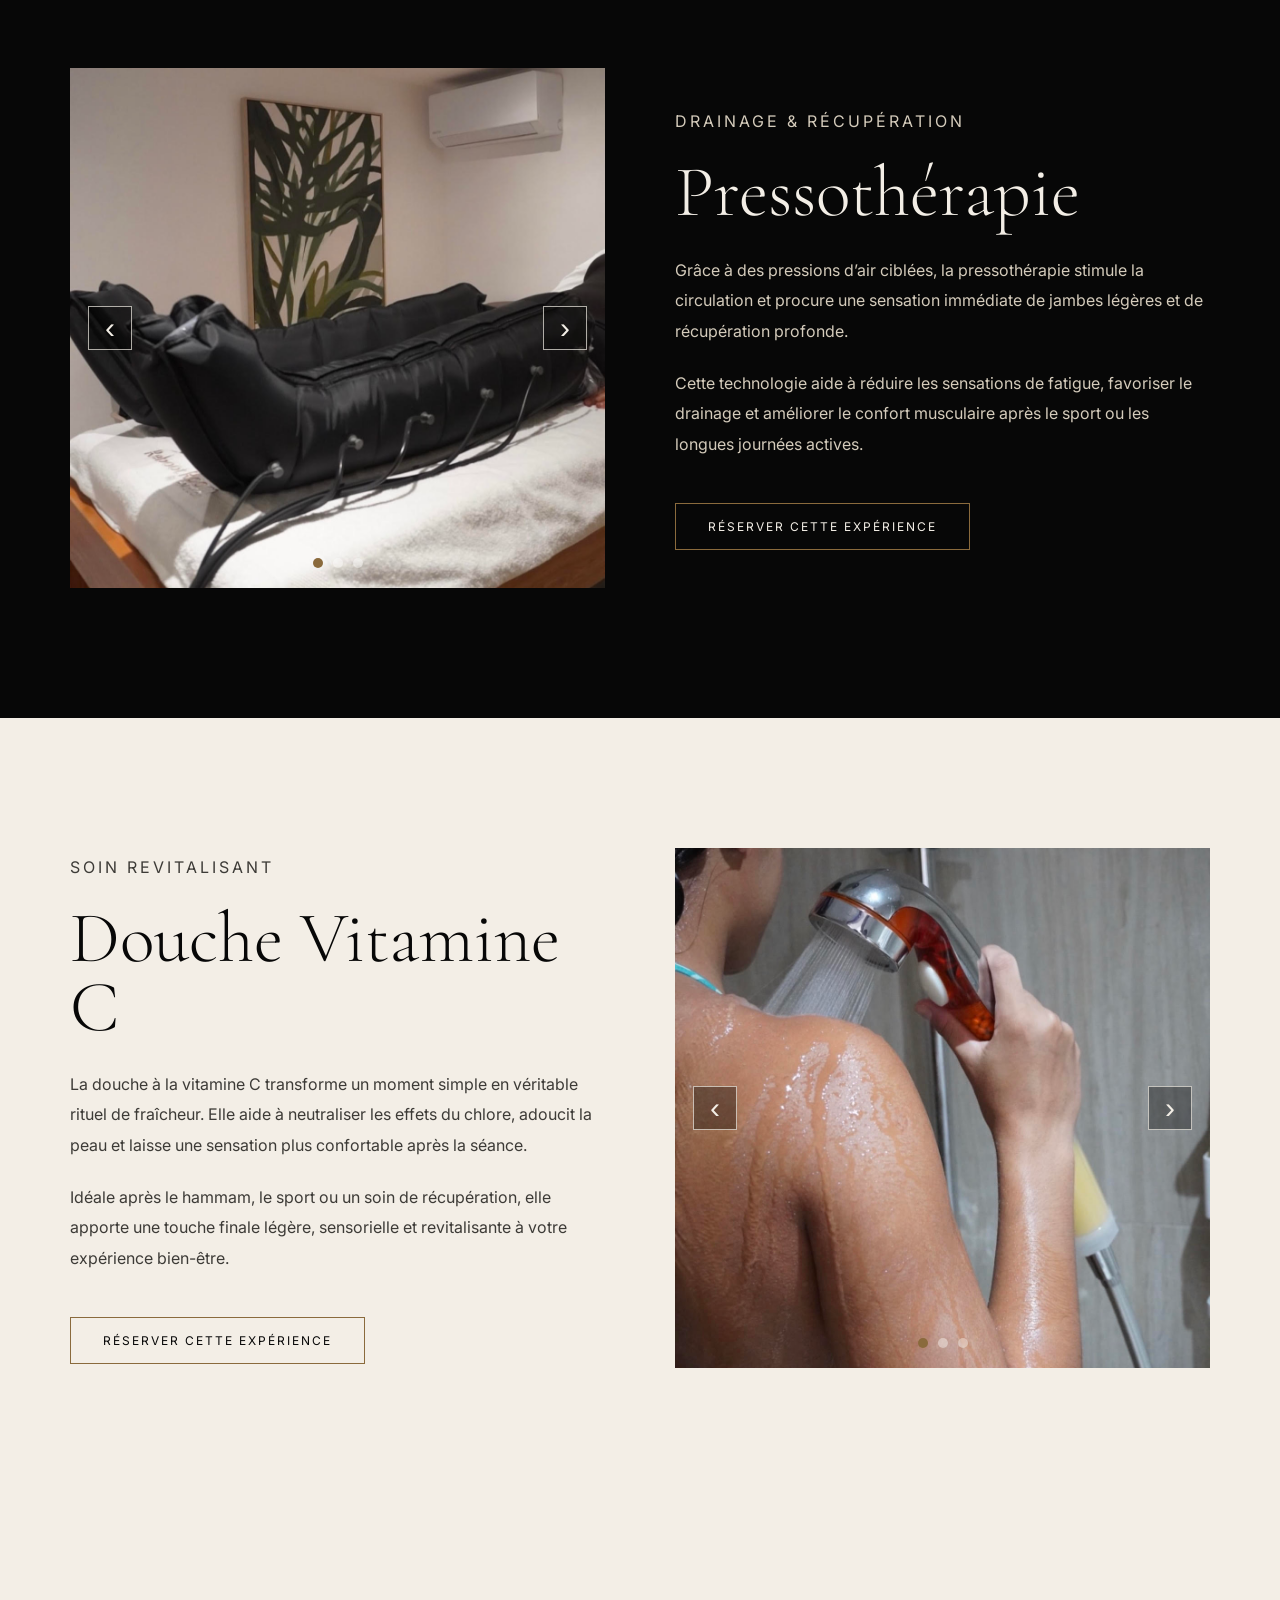
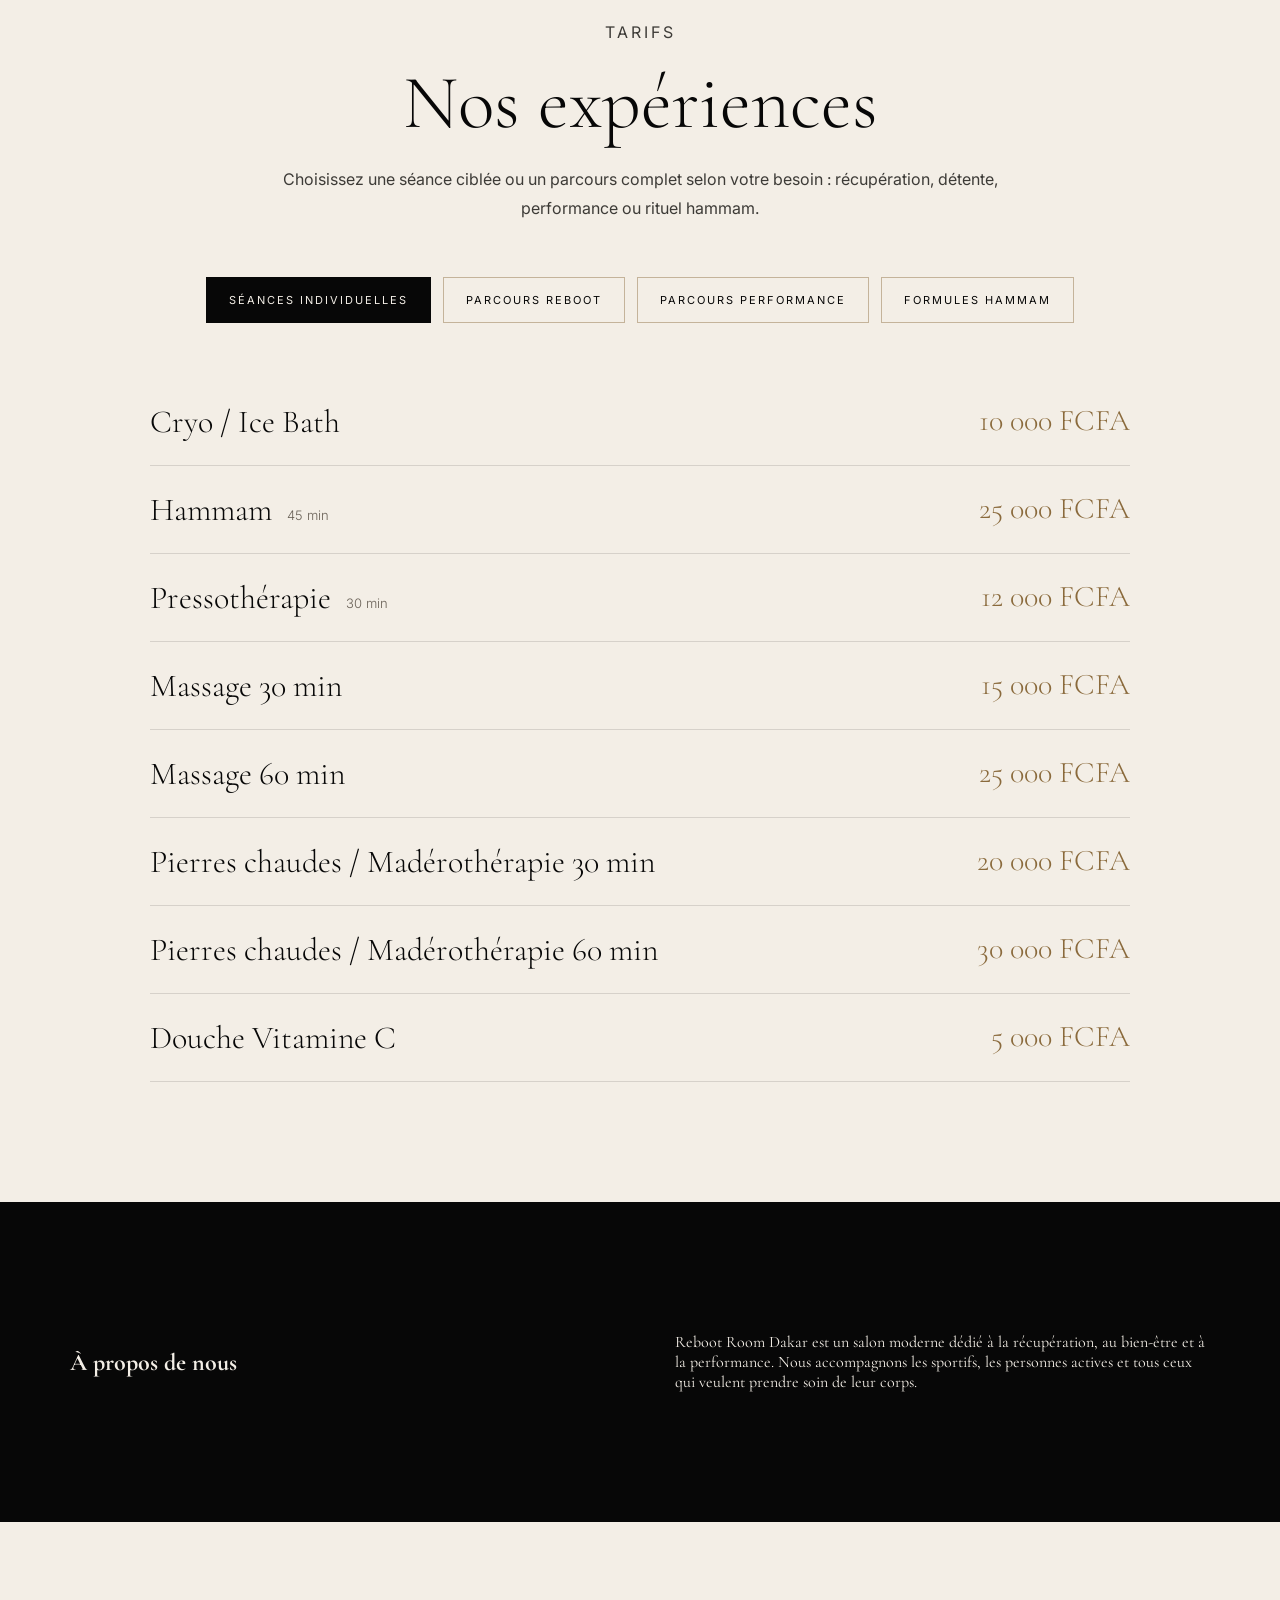
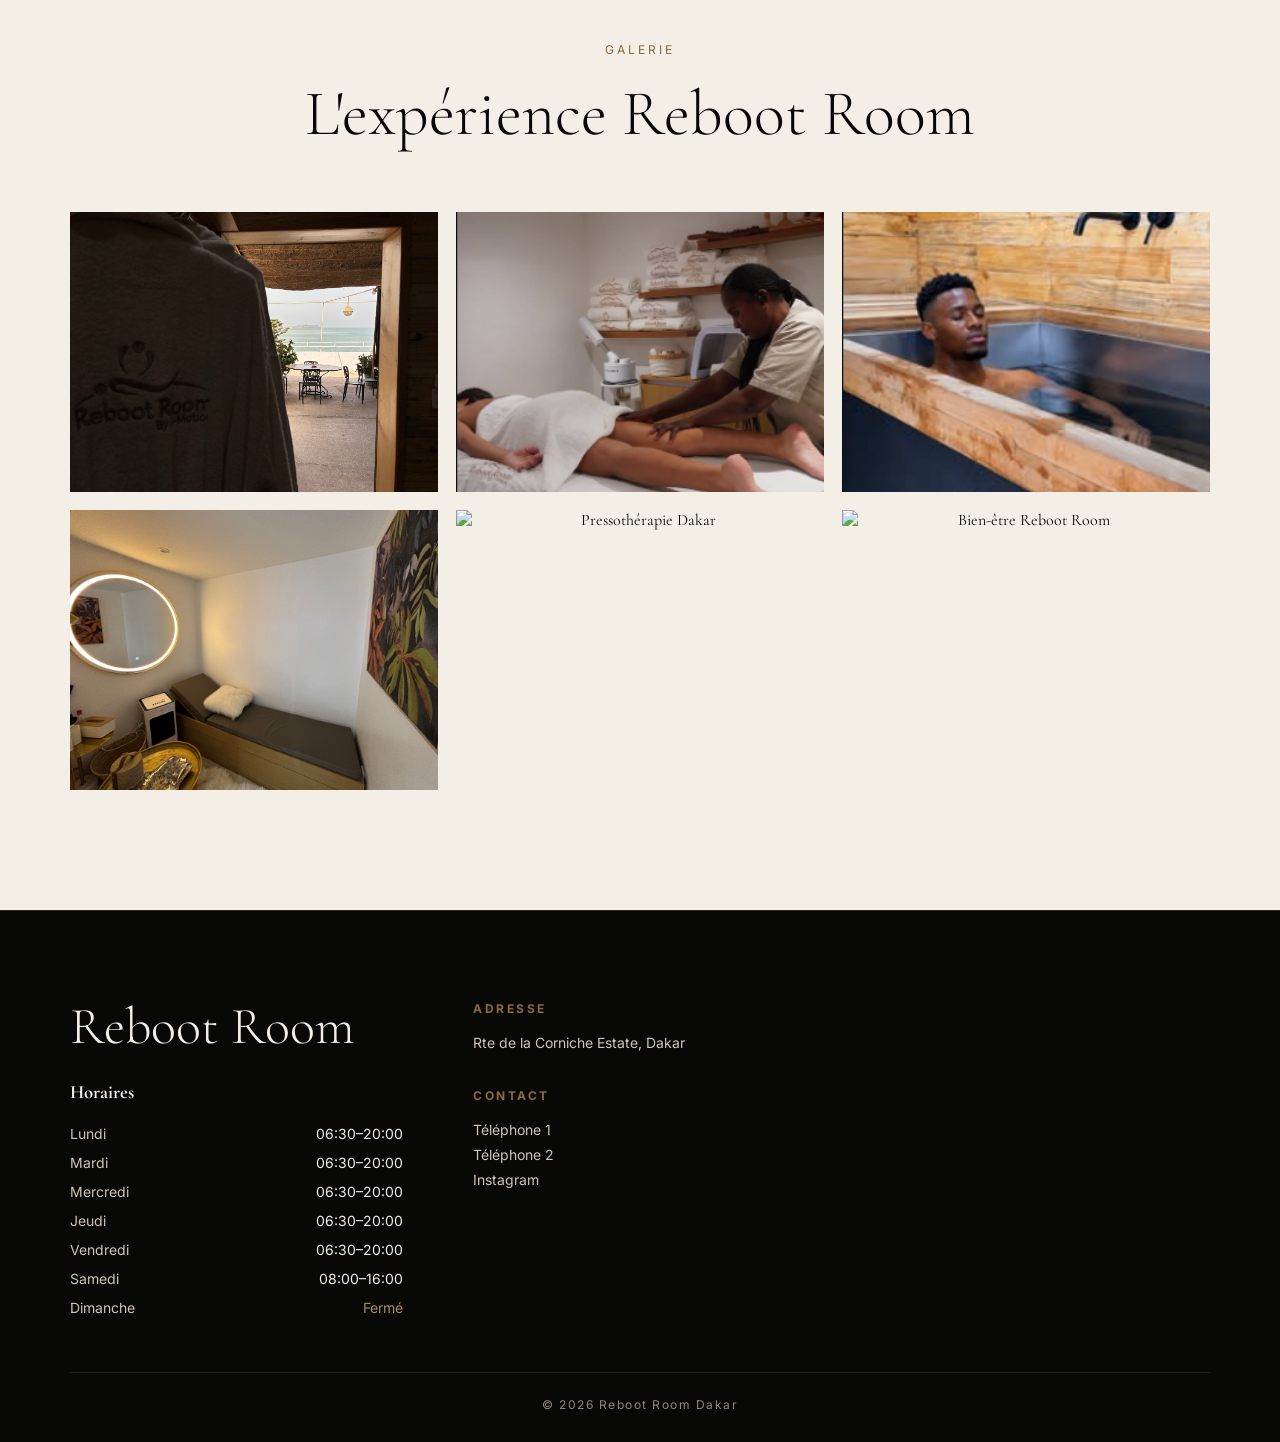
==== commit e717531b: "bouton imotion" ====
--- a/index.html
+++ b/index.html
@@ -26,23 +26,52 @@
             <span></span>
         </button>
 
-  <nav> 
+    <nav>
         <ul>
-            <li class="mobile-only mobile-menu-title">Services</li>
-
-            <li class="mobile-only"><a href="#cryo">Cryo & Ice Bath</a></li>
-            <li class="mobile-only"><a href="#hammam">Hammam</a></li>
-            <li class="mobile-only"><a href="#massages">Massages</a></li>
-            <li class="mobile-only"><a href="#pressotherapie">Pressothérapie</a></li>
-            <li class="mobile-only"><a href="#vitamine-c">Douche Vitamine C</a></li>
-
-            <li class="mobile-only mobile-menu-separator"></li>
+
+            <li class="mobile-service mobile-menu-title">
+                Services
+            </li>
+
+            <li class="mobile-service">
+                <a href="#cryo">Cryo & Ice Bath</a>
+            </li>
+
+            <li class="mobile-service">
+                <a href="#hammam">Hammam</a>
+            </li>
+
+            <li class="mobile-service">
+                <a href="#massages">Massages</a>
+            </li>
+
+            <li class="mobile-service">
+                <a href="#pressotherapie">Pressothérapie</a>
+            </li>
+
+            <li class="mobile-service">
+                <a href="#vitamine-c">Douche Vitamine C</a>
+            </li>
+
+            <li class="mobile-service mobile-menu-separator"></li>
 
             <li><a href="#top">Accueil</a></li>
             <li><a href="#about">À propos</a></li>
             <li><a href="#tarifs">Tarifs</a></li>
             <li><a href="#footer">Horaires</a></li>
-            <li><a href="reservation.html" class="reservation-btn">Réserver une séance</a></li>
+
+            <li>
+                <a href="reservation.html" class="reservation-btn">
+                    Réserver une séance
+                </a>
+            </li>
+
+             <li>
+                <a href="https://juddt.github.io/reboot-room-dakar/" class="spa-btn" target="_blank">
+                    Découvrir I-Motion
+                </a>
+            </li>
+
         </ul>
     </nav>
     </header>
--- a/css/style.css
+++ b/css/style.css
@@ -1011,19 +1011,175 @@
 }
 
 
+/*------------------------------------------------ RESERVATION OPTIONS + SUMMARY ------------------------------------------------*/
+
+.booking-tabs {
+    display: flex;
+    flex-wrap: wrap;
+    gap: 10px;
+    margin-bottom: 24px;
+}
+
+.booking-tab {
+    padding: 13px 18px;
+    border: 1px solid rgba(138, 106, 60, 0.4);
+    background: transparent;
+
+    font-family: 'Inter', sans-serif;
+    font-size: 11px;
+    letter-spacing: 2px;
+    text-transform: uppercase;
+
+    color: var(--black);
+    cursor: pointer;
+}
+
+.booking-tab.active {
+    background-color: var(--black);
+    color: var(--cream);
+}
+
+.booking-options {
+    display: none;
+    grid-template-columns: repeat(2, 1fr);
+    gap: 14px;
+}
+
+.booking-options.active {
+    display: grid;
+}
+
+.booking-option {
+    min-height: 130px;
+    padding: 22px;
+
+    display: flex;
+    flex-direction: column;
+    justify-content: space-between;
+    text-align: left;
+
+    border: 1px solid rgba(138, 106, 60, 0.35);
+    background: transparent;
+    color: var(--black);
+
+    cursor: pointer;
+    transition: 0.3s ease;
+}
+
+.booking-option span {
+    font-family: 'Cormorant Garamond', serif;
+    font-size: 30px;
+    line-height: 1;
+}
+
+.booking-option small {
+    margin-top: 10px;
+
+    font-family: 'Inter', sans-serif;
+    font-size: 12px;
+    line-height: 1.6;
+    color: #5c554d;
+}
+
+.booking-option strong {
+    margin-top: 18px;
+
+    font-family: 'Cormorant Garamond', serif;
+    font-size: 26px;
+    font-weight: 300;
+    color: var(--gold);
+}
+
+.booking-option.selected {
+    background-color: var(--black);
+    color: var(--cream);
+    border-color: var(--black);
+}
+
+.booking-option.selected span {
+    color: var(--cream);
+}
+
+.booking-option.selected small {
+    color: var(--text-muted);
+}
+
+.booking-summary {
+    margin-top: 28px;
+    padding: 24px;
+
+    border: 1px solid rgba(138, 106, 60, 0.35);
+    background-color: rgba(255, 255, 255, 0.18);
+}
+
+.booking-summary h3 {
+    margin-bottom: 16px;
+
+    font-family: 'Inter', sans-serif;
+    font-size: 11px;
+    letter-spacing: 2.5px;
+    text-transform: uppercase;
+
+    color: var(--gold);
+}
+
+.booking-summary ul {
+    list-style: none;
+}
+
+.booking-summary li {
+    padding: 8px 0;
+
+    font-family: 'Inter', sans-serif;
+    font-size: 14px;
+
+    color: #2a2926;
+}
+
+.booking-total {
+    margin-top: 20px;
+    padding-top: 18px;
+
+    border-top: 1px solid rgba(138, 106, 60, 0.3);
+
+    display: flex;
+    justify-content: space-between;
+    align-items: center;
+
+    font-family: 'Cormorant Garamond', serif;
+    font-size: 34px;
+    color: var(--gold);
+}
+
 /*------------------------------------------------ RESPONSIVE MOBILE ------------------------------------------------*/
-.mobile-only {
+
+.mobile-service {
     display: none;
 }
 
-.desktop-separator {
-    display: none;
-}
-
-
-/* BOUTON BURGER CACHÉ SUR DESKTOP */
 .menu-toggle {
     display: none;
+}
+
+/* Correction ancres desktop */
+#about,
+#tarifs,
+#footer,
+#cryo,
+#hammam,
+#massages,
+#pressotherapie,
+#vitamine-c {
+    scroll-margin-top: 170px;
+}
+
+/* Ajustements réservation desktop */
+.booking-total {
+    font-size: 28px;
+}
+
+.booking-grid + label {
+    margin-top: 18px;
 }
 
 /* MOBILE */
@@ -1038,7 +1194,6 @@
         padding: 0 18px;
 
         display: flex;
-        flex-direction: row;
         justify-content: space-between;
         align-items: center;
 
@@ -1072,7 +1227,6 @@
         width: 26px;
         height: 2px;
         background-color: #11100e;
-        display: block;
     }
 
     nav {
@@ -1094,10 +1248,8 @@
     }
 
     nav ul {
-        display: flex;
         flex-direction: column;
         gap: 0;
-
         padding: 24px;
     }
 
@@ -1105,6 +1257,15 @@
         width: 100%;
         text-align: center;
         padding: 11px 0;
+    }
+
+    nav a {
+        font-size: 11px;
+        letter-spacing: 2.4px;
+    }
+
+    .mobile-service {
+        display: block;
     }
 
     .mobile-menu-title {
@@ -1112,27 +1273,30 @@
         font-size: 11px;
         letter-spacing: 3px;
         text-transform: uppercase;
-
         color: var(--gold);
-
-        margin-bottom: 8px;
+        margin-bottom: 10px;
     }
 
     .mobile-menu-separator {
         height: 1px;
+        margin: 18px 0;
         padding: 0;
-        margin: 18px 0;
-
         background-color: rgba(138, 106, 60, 0.35);
-    }
-
-    nav a {
-        font-size: 11px;
-        letter-spacing: 2.4px;
     }
 
     .services-strip {
         display: none;
+    }
+
+    #about,
+    #tarifs,
+    #footer,
+    #cryo,
+    #hammam,
+    #massages,
+    #pressotherapie,
+    #vitamine-c {
+        scroll-margin-top: 85px;
     }
 
     .hero {
@@ -1155,7 +1319,6 @@
     .service-section {
         grid-template-columns: 1fr;
         gap: 40px;
-
         padding: 75px 24px;
     }
 
@@ -1180,22 +1343,29 @@
     }
 
     .pricing-tabs {
-        display: flex;
-        flex-wrap: nowrap;
-        justify-content: flex-start;
-
-        overflow-x: auto;
-        padding-bottom: 8px;
-
-        scrollbar-width: none;
-    }
-
-    .pricing-tabs::-webkit-scrollbar {
-        display: none;
+        width: 100%;
+        max-width: 100%;
+
+        display: grid;
+        grid-template-columns: 1fr 1fr;
+        gap: 10px;
+
+        margin: 0 auto 40px;
+        overflow: visible;
     }
 
     .pricing-tab {
-        flex-shrink: 0;
+        width: 100%;
+        min-height: 54px;
+
+        padding: 13px 8px;
+
+        white-space: normal;
+        text-align: center;
+
+        font-size: 10px;
+        letter-spacing: 1.4px;
+        line-height: 1.4;
     }
 
     .pricing-cards {
@@ -1252,12 +1422,12 @@
     }
 
     .booking-card {
-        padding: 34px 22px;
+        padding: 30px 18px;
         max-width: 100%;
     }
 
     .booking-card h1 {
-        font-size: 48px;
+        font-size: 42px;
         line-height: 0.95;
     }
 
@@ -1265,16 +1435,12 @@
         font-size: 14px;
     }
 
-    .booking-services {
-        grid-template-columns: 1fr;
-    }
-
     .booking-grid {
         grid-template-columns: 1fr;
     }
 
     .booking-step h2 {
-        font-size: 28px;
+        font-size: 26px;
     }
 
     .booking-form input,
@@ -1283,7 +1449,102 @@
         font-size: 14px;
         padding: 14px;
     }
-    .mobile-only {
-        display: block;
-    }
+
+    .booking-tabs {
+        display: grid;
+        grid-template-columns: 1fr 1fr;
+        gap: 10px;
+    }
+
+    .booking-tab {
+        padding: 13px 10px;
+
+        font-size: 10px;
+        letter-spacing: 1.8px;
+
+        color: var(--black);
+        background-color: transparent;
+
+        -webkit-appearance: none;
+        appearance: none;
+    }
+
+    .booking-tab.active {
+        background-color: var(--black);
+        color: var(--cream);
+    }
+
+    .booking-options {
+        grid-template-columns: 1fr 1fr;
+        gap: 10px;
+    }
+
+    .booking-option {
+        min-height: 118px;
+        padding: 14px 12px;
+
+        background-color: transparent;
+        color: var(--black);
+
+        -webkit-appearance: none;
+        appearance: none;
+    }
+
+    .booking-option span {
+        font-size: 22px;
+        line-height: 1.05;
+        color: var(--black);
+    }
+
+    .booking-option small {
+        font-size: 10px;
+        line-height: 1.4;
+        color: #5c554d;
+    }
+
+    .booking-option strong {
+        margin-top: 10px;
+        font-size: 18px;
+        color: var(--gold);
+    }
+
+    .booking-option.selected {
+        background-color: var(--black);
+        color: var(--cream);
+    }
+
+    .booking-option.selected span {
+        color: var(--cream);
+    }
+
+    .booking-option.selected small {
+        color: var(--text-muted);
+    }
+
+    .booking-option.selected strong {
+        color: var(--gold);
+    }
+
+    .booking-summary {
+        padding: 20px;
+    }
+
+    .booking-summary li {
+        font-size: 13px;
+    }
+
+    .booking-total {
+        font-size: 24px;
+    }
+}
+
+nav .spa-btn {
+    padding: 14px 22px;
+    border: 1px solid #050505;
+    color: #050505;
+}
+
+nav .spa-btn:hover {
+    background-color: #050505;
+    color: #ffffff;
 }
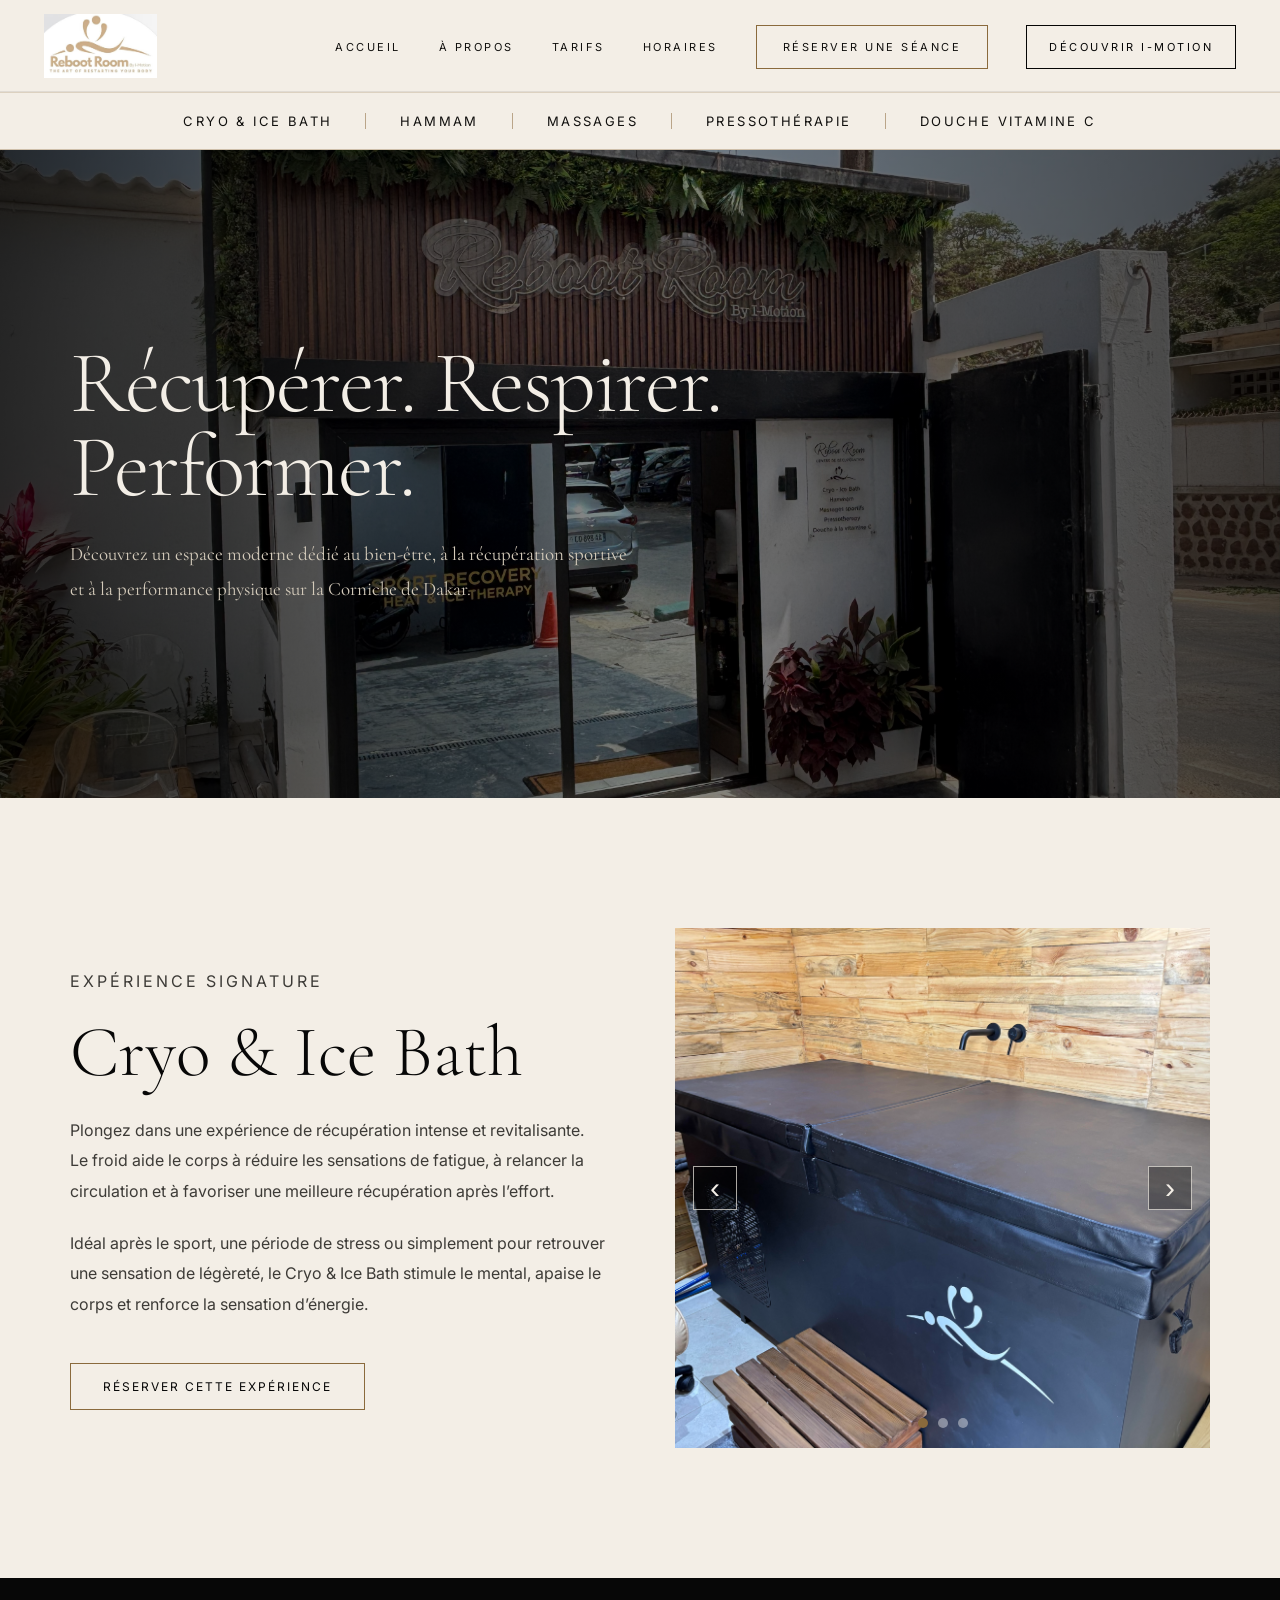
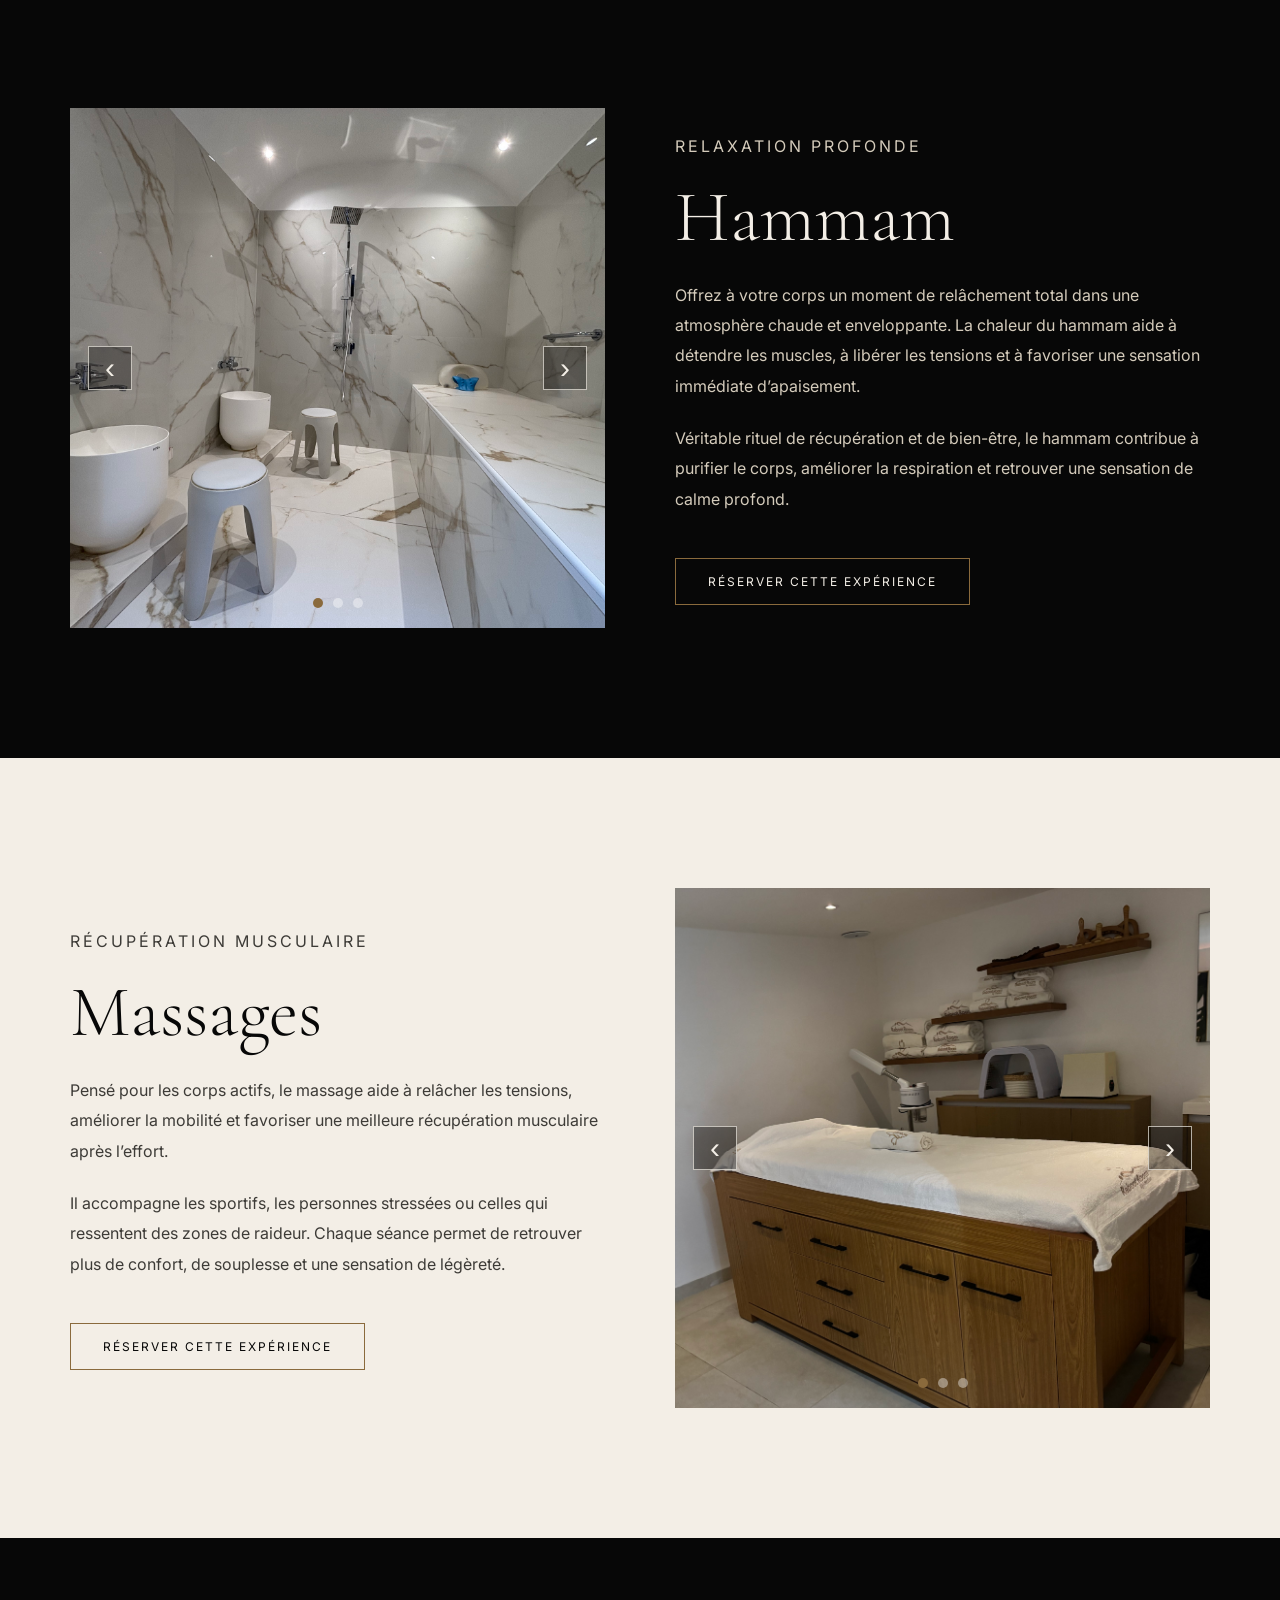
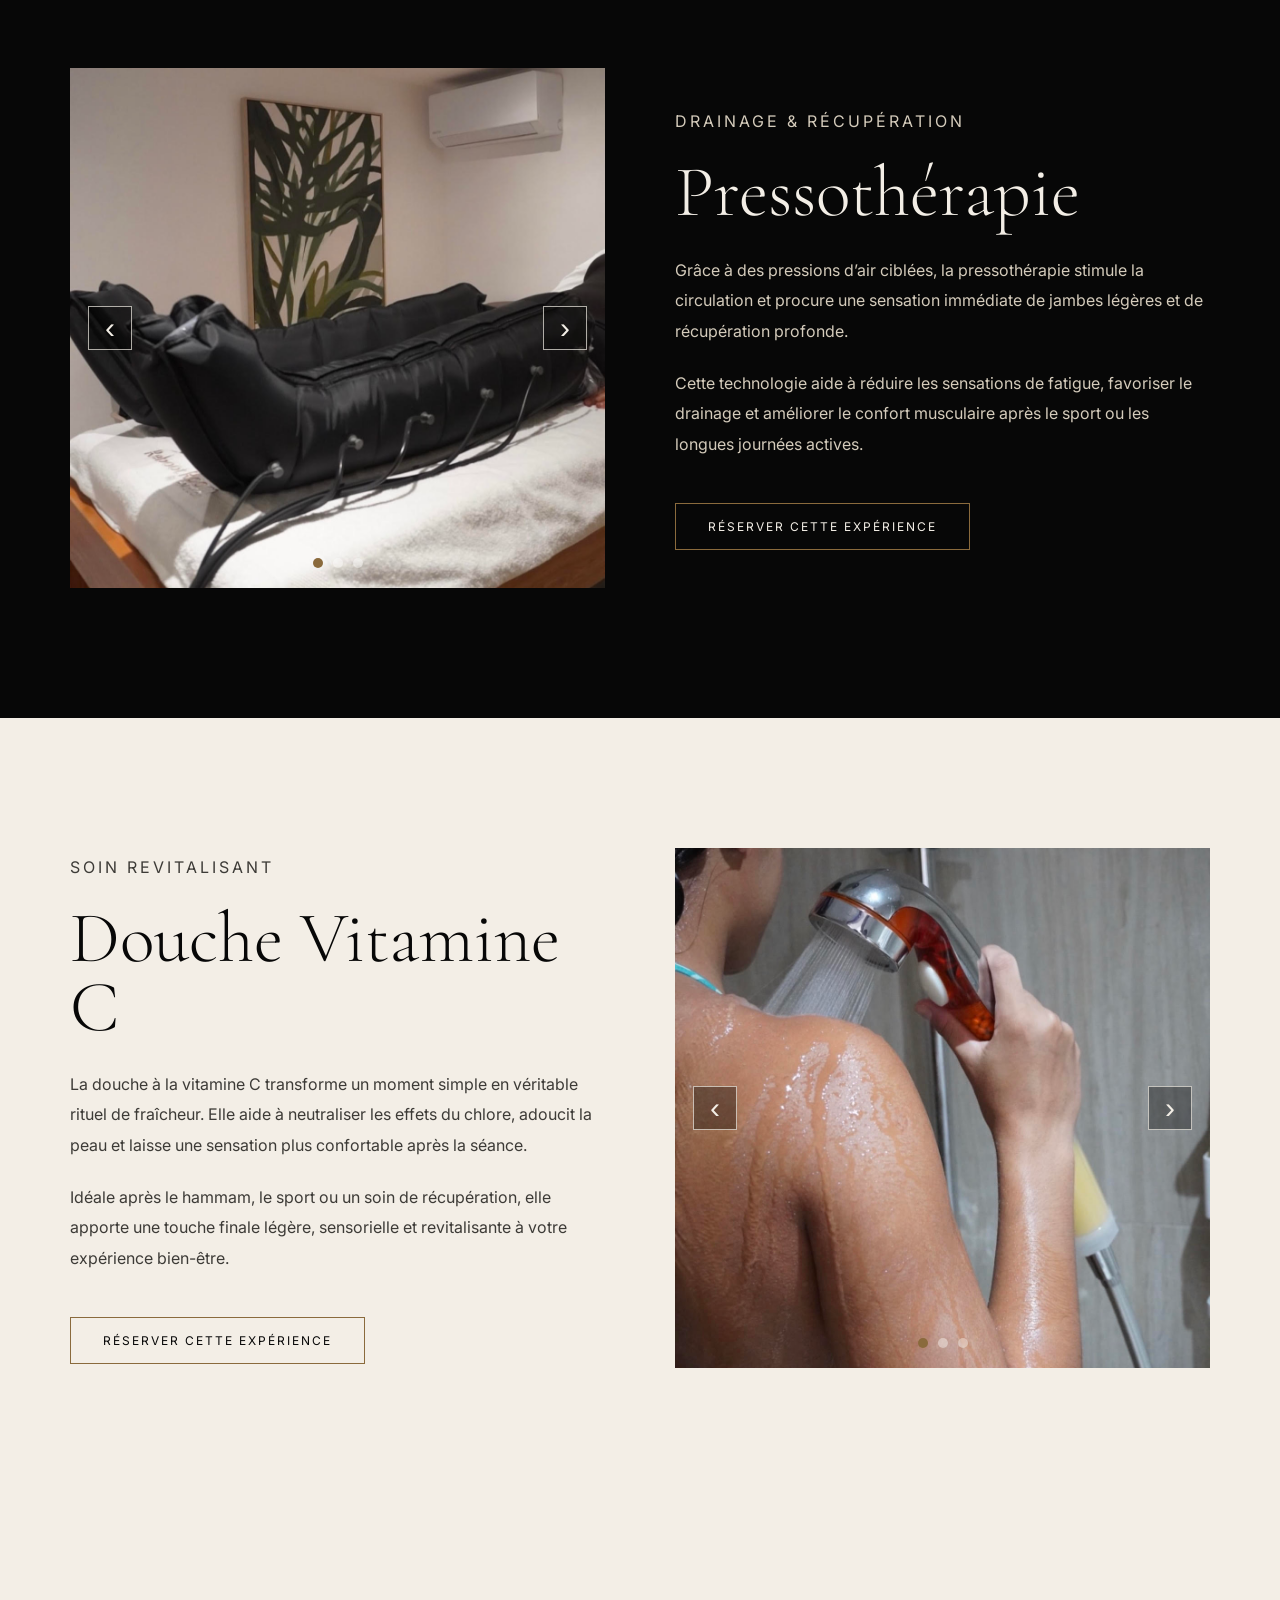
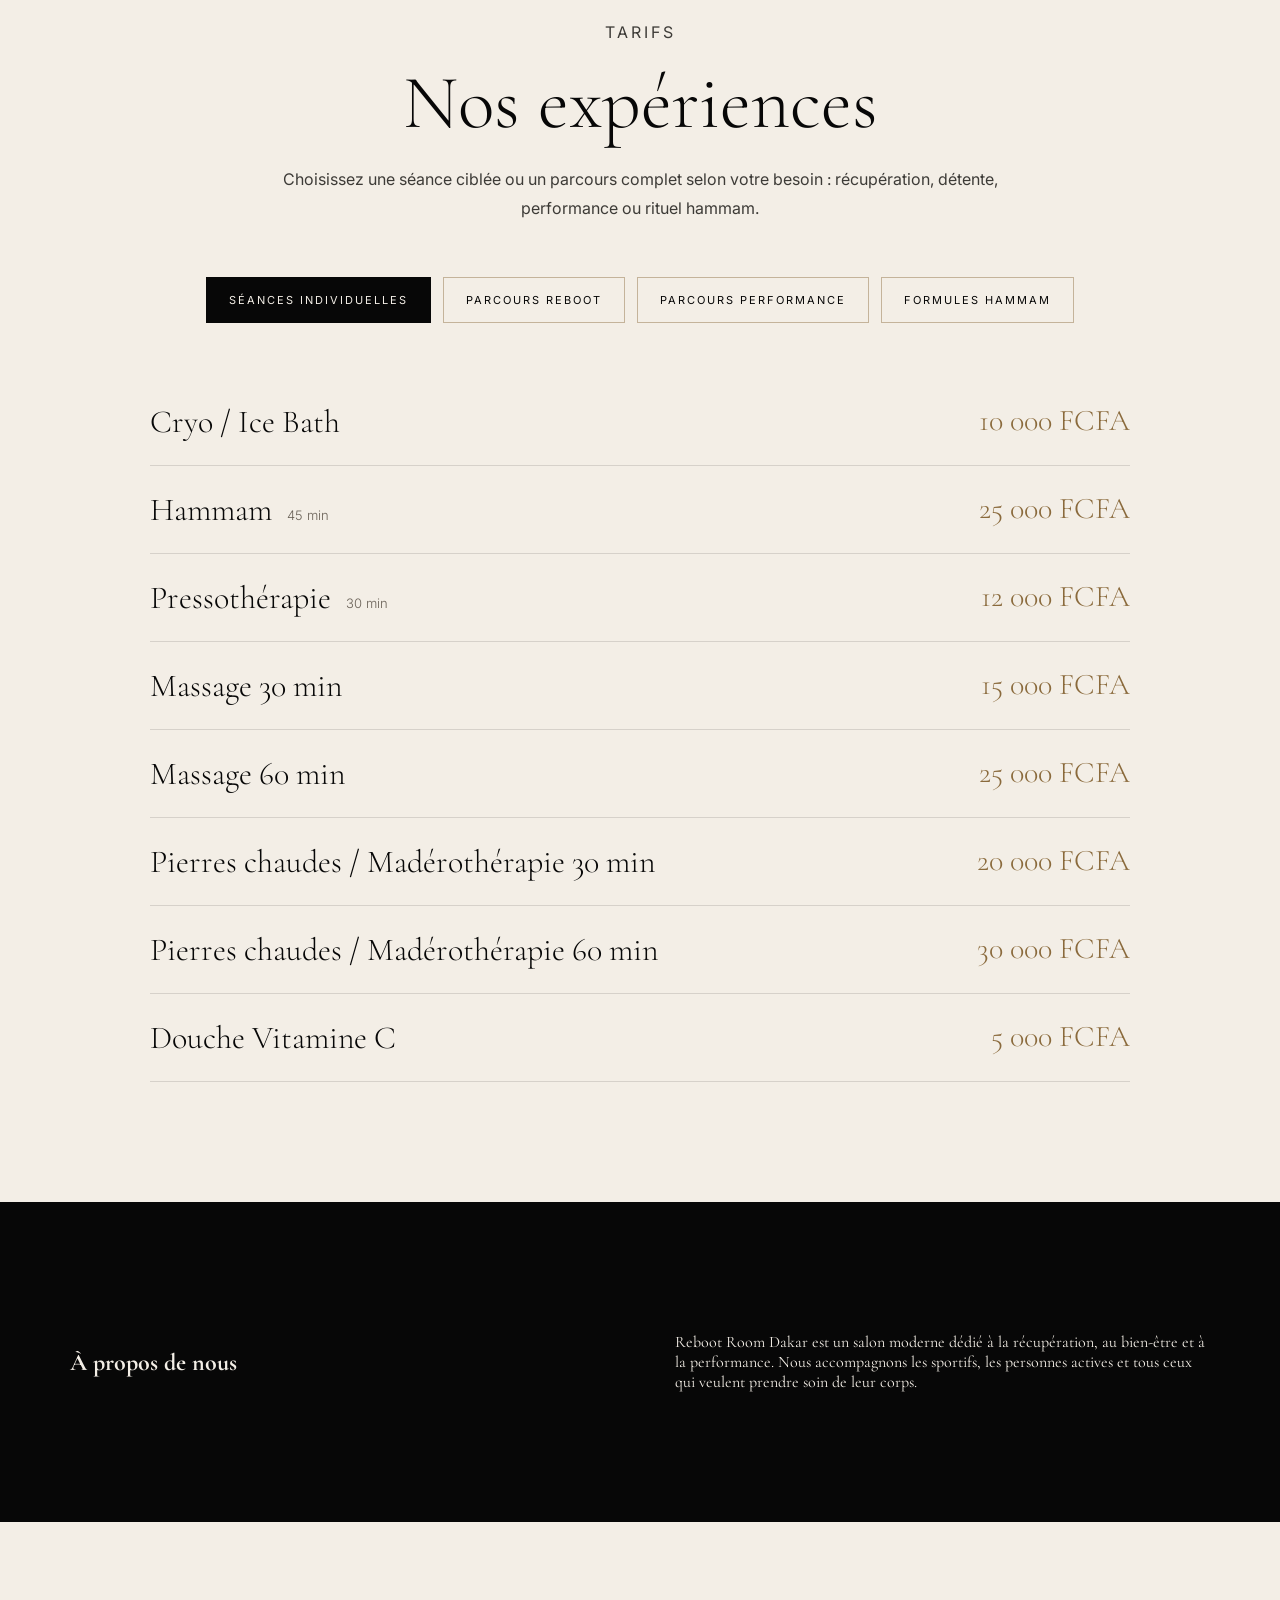
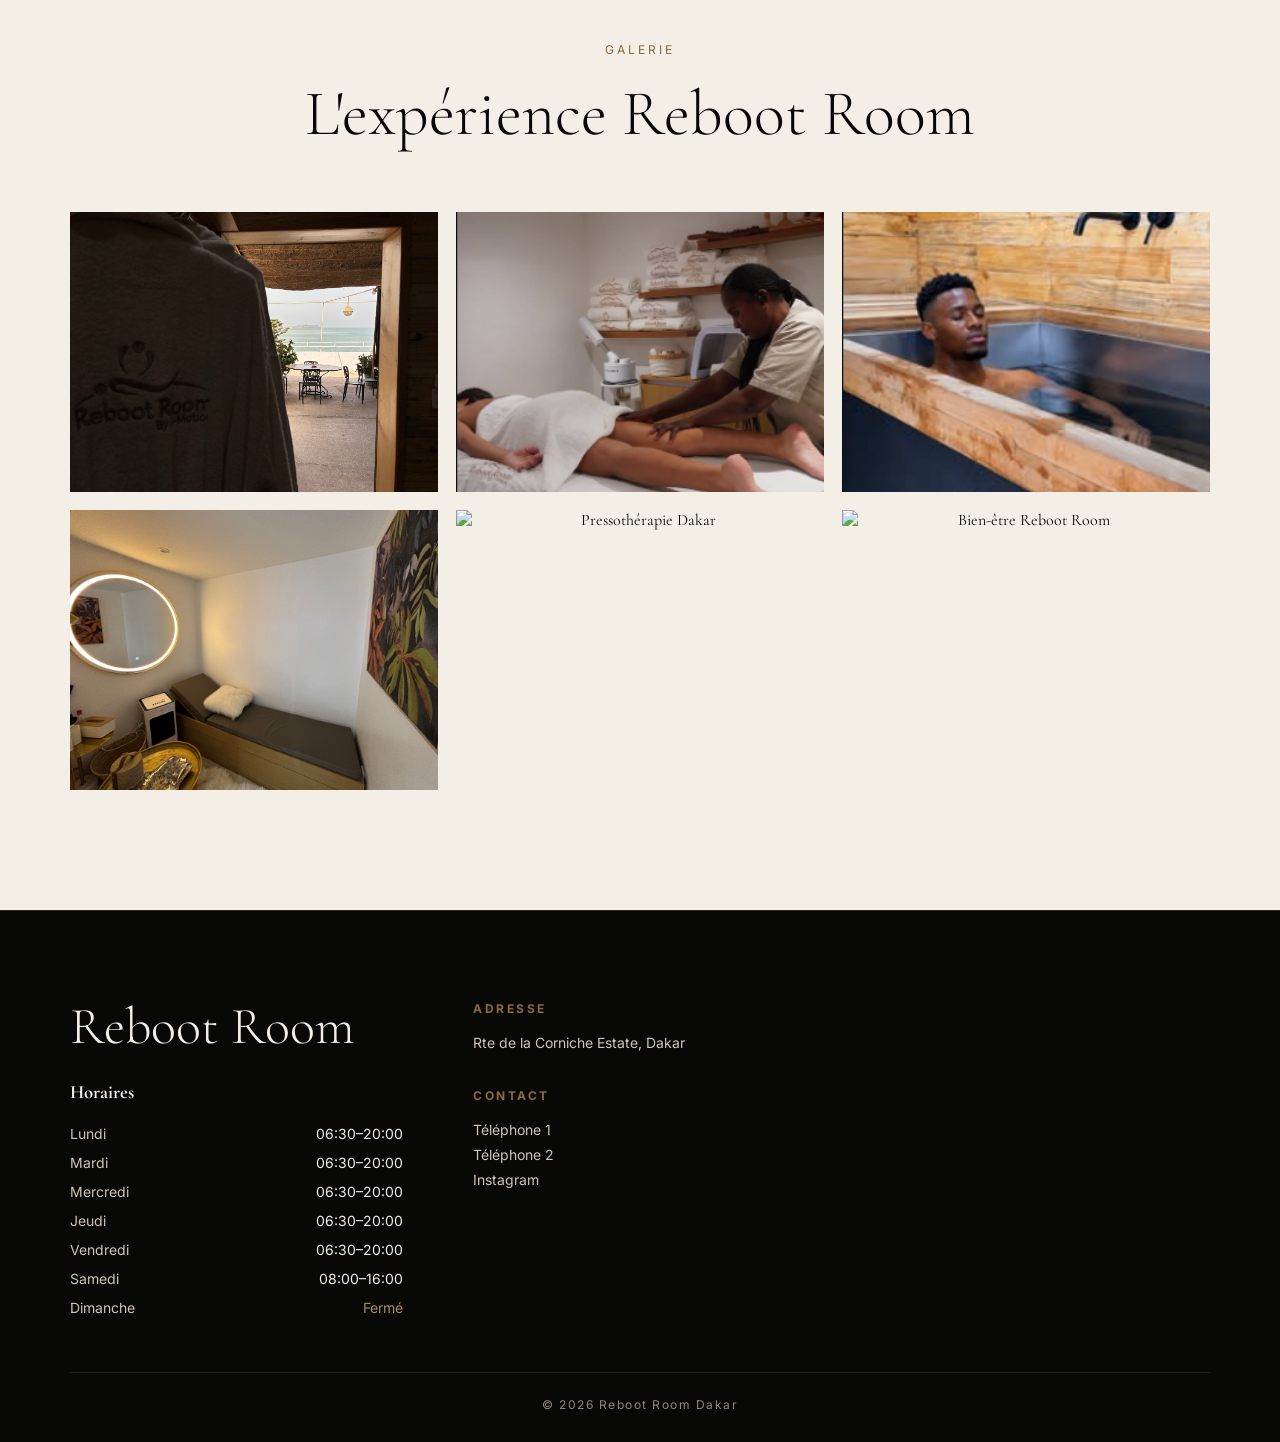
==== commit ed45681a: "new hero" ====
--- a/index.html
+++ b/index.html
@@ -18,7 +18,6 @@
     <header>  
         <a href="#top" class="brand">
             <img src="assets/images/logo.png" alt="Logo Reboot Room Dakar">
-            <span>Reboot Room</span>
         </a>
         <button class="menu-toggle" id="menuToggle">
             <span></span>
@@ -61,13 +60,13 @@
             <li><a href="#footer">Horaires</a></li>
 
             <li>
-                <a href="reservation.html" class="reservation-btn">
+                <a href="./reservation.html" class="reservation-btn">
                     Réserver une séance
                 </a>
             </li>
 
              <li>
-                <a href="https://juddt.github.io/reboot-room-dakar/" class="spa-btn" target="_blank">
+                <a href="https://juddt.github.io/i-motion-dakar/" class="spa-btn" target="_blank">
                     Découvrir I-Motion
                 </a>
             </li>
--- a/css/style.css
+++ b/css/style.css
@@ -1536,6 +1536,21 @@
     .booking-total {
         font-size: 24px;
     }
+        nav .reservation-btn,
+    nav .spa-btn {
+        display: block;
+        width: 100%;
+        max-width: 430px;
+
+        margin: 12px auto 0;
+        padding: 16px 18px;
+
+        text-align: center;
+    }
+
+    nav .spa-btn {
+        margin-top: 18px;
+    }
 }
 
 nav .spa-btn {
@@ -1547,4 +1562,346 @@
 nav .spa-btn:hover {
     background-color: #050505;
     color: #ffffff;
-}+}
+
+.gift-card-field {
+    display: flex;
+    flex-direction: column;
+    gap: 10px;
+    margin-top: 18px;
+
+    font-family: 'Inter', sans-serif;
+    font-size: 11px;
+    letter-spacing: 2px;
+    text-transform: uppercase;
+}
+
+.gift-card-field input {
+    padding: 16px 14px;
+    border: 1px solid rgba(191, 164, 106, 0.45);
+    background-color: transparent;
+    font-family: 'Inter', sans-serif;
+    font-size: 14px;
+}
+
+.booking-option {
+    position: relative;
+    padding-left: 58px;
+}
+
+.booking-option .choice-check {
+    position: absolute;
+    left: 22px;
+    top: 28px;
+
+    width: 18px;
+    height: 18px;
+
+    border: 2px solid #BFA46A;
+    border-radius: 50%;
+}
+
+.booking-option.selected .choice-check {
+    background-color: #BFA46A;
+}
+
+.booking-option.selected .choice-check::after {
+    content: "";
+    position: absolute;
+    left: 5px;
+    top: 2px;
+
+    width: 4px;
+    height: 8px;
+
+    border: solid #050505;
+    border-width: 0 2px 2px 0;
+    transform: rotate(45deg);
+}
+
+
+/* CORRECTION CARTES RESERVATION MOBILE UNIQUEMENT */
+@media (max-width: 768px) {
+
+    .booking-options {
+        grid-template-columns: 1fr;
+        gap: 14px;
+    }
+
+    .booking-option {
+        min-height: auto;
+        padding: 20px 18px;
+
+        display: flex;
+        flex-direction: column;
+        align-items: flex-start;
+        justify-content: flex-start;
+    }
+
+    .booking-option .choice-check {
+        position: static;
+
+        width: 20px;
+        height: 20px;
+
+        margin-bottom: 16px;
+        flex-shrink: 0;
+    }
+
+    .booking-option span {
+        font-size: 34px;
+        line-height: 1.05;
+        margin-bottom: 14px;
+    }
+
+    .booking-option small {
+        font-size: 13px;
+        line-height: 1.55;
+        margin-bottom: 18px;
+    }
+
+    .booking-option strong {
+        font-size: 25px;
+        line-height: 1.1;
+        margin-top: 0;
+    }
+
+    .booking-option.selected span {
+        color: var(--cream);
+    }
+}
+
+
+/* RESERVATION MOBILE - VERSION COMPACTE PREMIUM */
+@media (max-width: 768px) {
+
+    .booking-options {
+        grid-template-columns: 1fr;
+        gap: 10px;
+    }
+
+    .booking-option {
+        min-height: auto;
+        padding: 18px 18px 18px 58px;
+
+        display: block;
+        position: relative;
+
+        border: 1px solid rgba(138, 106, 60, 0.32);
+        background-color: rgba(255, 255, 255, 0.14);
+
+        text-align: left;
+    }
+
+    .booking-option .choice-check {
+        position: absolute;
+        left: 18px;
+        top: 22px;
+
+        width: 18px;
+        height: 18px;
+
+        margin: 0;
+
+        border: 2px solid var(--gold);
+        border-radius: 50%;
+    }
+
+    .booking-option span {
+        display: block;
+
+        margin: 0 0 8px;
+
+        font-size: 30px;
+        line-height: 1;
+        color: var(--black);
+    }
+
+    .booking-option small {
+        display: block;
+
+        margin: 0 0 12px;
+
+        font-family: 'Inter', sans-serif;
+        font-size: 12px;
+        line-height: 1.45;
+
+        color: #5c554d;
+    }
+
+    .booking-option strong {
+        display: block;
+
+        margin: 0;
+
+        font-size: 22px;
+        line-height: 1;
+        color: var(--gold);
+    }
+
+    .booking-option.selected {
+        background-color: var(--black);
+        border-color: var(--black);
+    }
+
+    .booking-option.selected span {
+        color: var(--cream);
+    }
+
+    .booking-option.selected small {
+        color: #cfc6b8;
+    }
+
+    .booking-option.selected strong {
+        color: var(--gold);
+    }
+
+    .booking-option.selected .choice-check {
+        background-color: var(--gold);
+    }
+
+    .booking-option.selected .choice-check::after {
+        content: "";
+        position: absolute;
+        left: 5px;
+        top: 2px;
+
+        width: 4px;
+        height: 8px;
+
+        border: solid var(--black);
+        border-width: 0 2px 2px 0;
+        transform: rotate(45deg);
+    }
+
+    .booking-summary {
+        margin-top: 28px;
+        padding: 18px;
+    }
+
+    .booking-summary h3 {
+        font-size: 10px;
+        letter-spacing: 2.2px;
+    }
+
+    .booking-summary li {
+        font-size: 13px;
+        line-height: 1.5;
+    }
+
+    .booking-total {
+        font-size: 22px;
+    }
+}
+
+
+
+
+
+
+
+/* MOBILE REBOOT — TARIFS + RÉSERVATION COMPACTS */
+@media (max-width: 768px) {
+
+    /* TARIFS */
+    .pricing-section {
+        padding: 55px 16px;
+    }
+
+    .pricing-header {
+        margin-bottom: 34px;
+    }
+
+    .pricing-header h2 {
+        font-size: 42px;
+    }
+
+    .pricing-header p {
+        font-size: 14px;
+    }
+
+    .price-row {
+        grid-template-columns: 1fr auto;
+        align-items: center;
+        gap: 12px;
+        padding: 13px 0;
+    }
+
+    .price-row span {
+        font-size: 24px;
+        line-height: 1.05;
+    }
+
+    .price-row small {
+        font-size: 11px;
+    }
+
+    .price-row strong {
+        font-size: 20px;
+    }
+
+    .pricing-card {
+        min-height: auto;
+        padding: 20px;
+    }
+
+    .pricing-card h3 {
+        font-size: 28px;
+        margin-bottom: 10px;
+    }
+
+    .pricing-card p {
+        font-size: 12px;
+        line-height: 1.5;
+    }
+
+    .pricing-card strong {
+        margin-top: 14px;
+        font-size: 21px;
+    }
+
+    /* RÉSERVATION */
+    .booking-options {
+        grid-template-columns: 1fr;
+        gap: 9px;
+    }
+
+    .booking-option {
+        min-height: auto;
+        padding: 14px 14px 14px 48px;
+        display: grid;
+        grid-template-columns: 1fr auto;
+        align-items: center;
+        gap: 8px 12px;
+    }
+
+    .booking-option .choice-check {
+        position: absolute;
+        left: 15px;
+        top: 50%;
+        width: 17px;
+        height: 17px;
+        transform: translateY(-50%);
+    }
+
+    .booking-option span {
+        margin: 0;
+        font-size: 25px;
+        line-height: 1.05;
+    }
+
+    .booking-option small {
+        grid-column: 1 / 3;
+        margin: 2px 0 0;
+        font-size: 11px;
+        line-height: 1.35;
+    }
+
+    .booking-option strong {
+        margin: 0;
+        font-size: 20px;
+        white-space: nowrap;
+    }
+}
+
+
